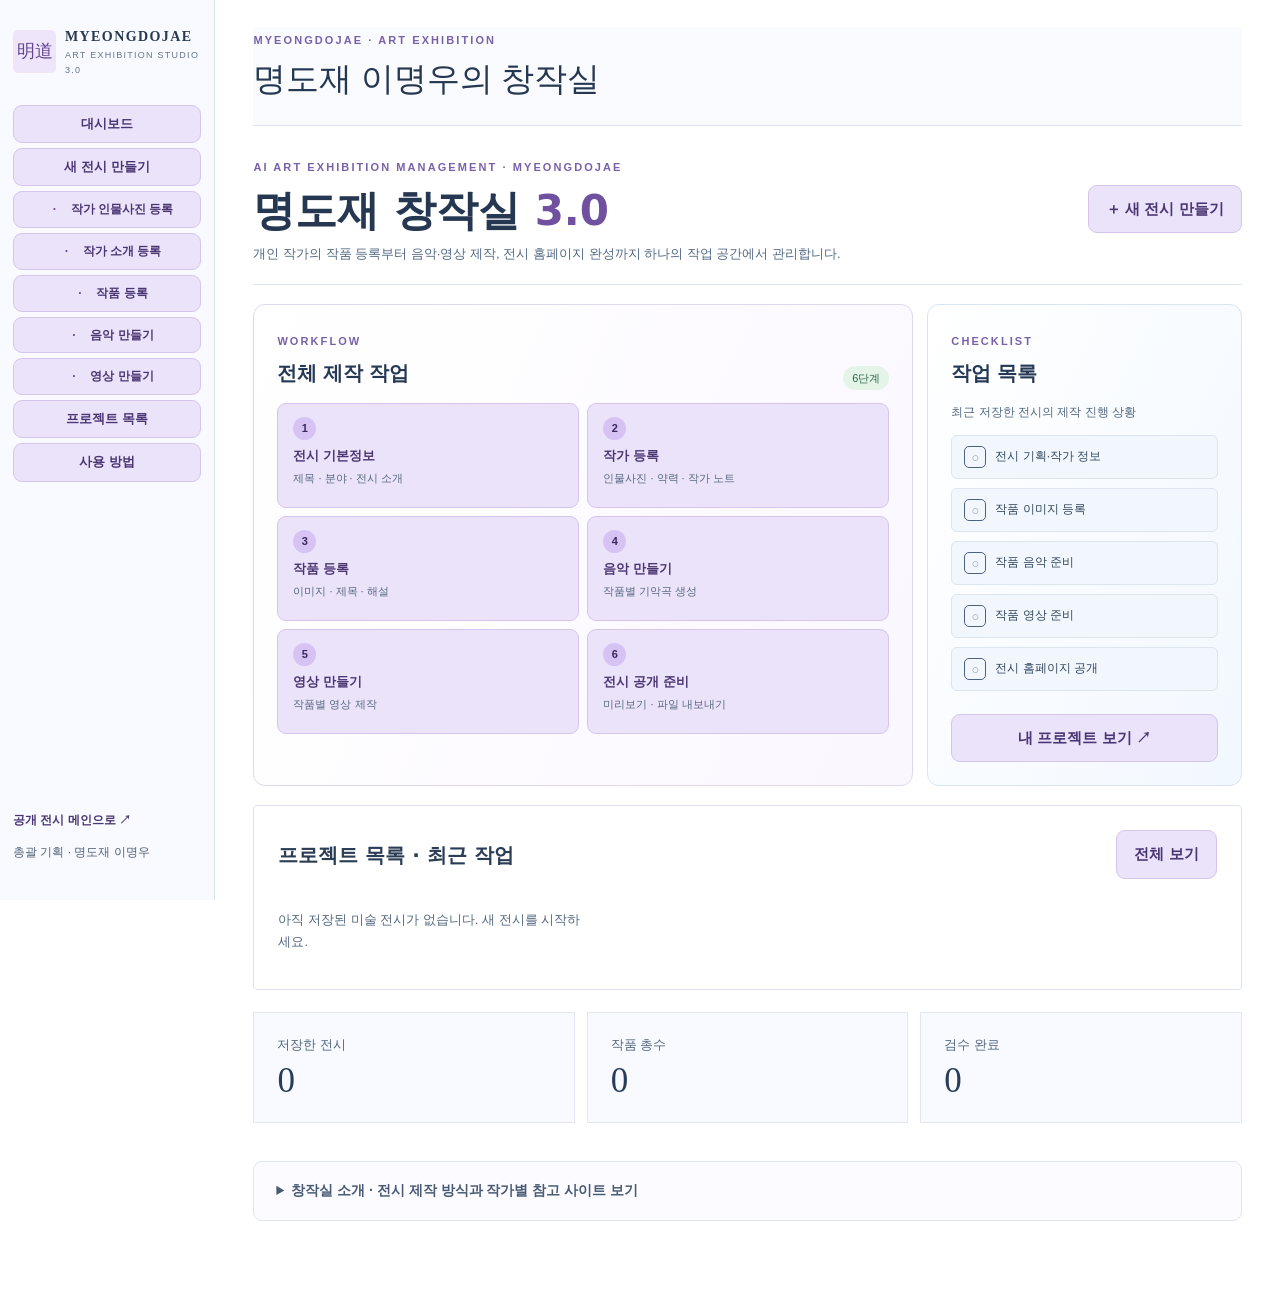
==== admin/index.html @ 1635d93c "Add artist website builder, six-stage collaboration and project materials" ====
<!doctype html>
<html lang="ko">
<head>
<meta charset="utf-8">
<meta name="viewport" content="width=device-width,initial-scale=1">
<meta name="theme-color" content="#ffffff">
<meta name="description" content="MYEONGDOJAE 미술작품 전시 홈페이지 제작기. 작가 약력, 작품 이미지, 작품별 설명과 음악·영상을 등록해 개인 전시관을 제작합니다.">
<meta property="og:title" content="명도재 이명우의 창작실 | 미술작품 전시 홈페이지 제작방">
<title>명도재 이명우의 창작실 | 미술작품 전시 홈페이지 제작방</title>
<link rel="stylesheet" href="./style.css?v=20261026-builder1">
<script src="./app.js?v=20261026-builder1" defer></script>
<link rel="stylesheet" href="../design-system.css?v=20261026-projects1">
<script src="./collaboration.js?v=20261026-collab1" defer></script>
<script src="./starter.js?v=20261026-builder1" defer></script>
<link rel="stylesheet" href="./collaboration.css?v=20261026-collab1">
</head>
<body>
<div class="studio-layout">
<aside class="sidebar" aria-label="작업 메뉴">
  <a class="identity" href="../"><span class="seal">明道</span><span><b>MYEONGDOJAE</b><small>ART EXHIBITION STUDIO 3.0</small></span></a>
  <nav class="side-menu" aria-label="제작 메뉴">
    <button type="button" data-view="dashboard">대시보드</button>
    <button type="button" data-view="create">새 전시 만들기</button>
    <button type="button" data-view="create" data-jump="artist-portrait">작가 인물사진 등록</button>
    <button type="button" data-view="create" data-jump="artist-optional">작가 소개 등록</button>
    <button type="button" data-view="create" data-jump="artwork-list">작품 등록</button>
    <button type="button" data-view="create" data-jump="music-controls">음악 만들기</button>
    <button type="button" data-view="create" data-jump="video-controls">영상 만들기</button>
    <button type="button" data-view="projects">프로젝트 목록</button>
    <button type="button" data-view="guide">사용 방법</button>
  </nav>
  <div class="sidebar-bottom"><a href="../">공개 전시 메인으로 ↗</a><p>총괄 기획 · 명도재 이명우</p></div>
</aside>
<main class="main">
  <header class="topbar"><div><span class="eyebrow">MYEONGDOJAE · ART EXHIBITION</span><h1 id="page-heading">명도재 이명우의 창작실</h1></div></header>

  <section class="view" id="view-dashboard">
    <section class="sonu-heading" aria-label="명도재 창작실 3.0 안내">
      <div><span class="eyebrow">AI ART EXHIBITION MANAGEMENT · MYEONGDOJAE</span><h2>명도재 창작실 <strong>3.0</strong></h2><p>개인 작가의 작품 등록부터 음악·영상 제작, 전시 홈페이지 완성까지 하나의 작업 공간에서 관리합니다.</p></div>
      <button type="button" class="primary sonu-new" data-view="create">＋ 새 전시 만들기</button>
    </section>
    <div class="sonu-overview">
      <section class="sonu-workflow" aria-label="전체 제작 작업">
        <div class="sonu-panel-head"><span class="eyebrow">WORKFLOW</span><h3>전체 제작 작업</h3><span class="sonu-tip">6단계</span></div>
        <div class="sonu-steps">
          <button type="button" data-view="create" data-jump="title"><span class="sonu-step-no">1</span><b>전시 기본정보</b><small>제목 · 분야 · 전시 소개</small></button>
          <button type="button" data-view="create" data-jump="artist-portrait"><span class="sonu-step-no">2</span><b>작가 등록</b><small>인물사진 · 약력 · 작가 노트</small></button>
          <button type="button" data-view="create" data-jump="artwork-list"><span class="sonu-step-no">3</span><b>작품 등록</b><small>이미지 · 제목 · 해설</small></button>
          <button type="button" data-view="create" data-jump="music-controls"><span class="sonu-step-no">4</span><b>음악 만들기</b><small>작품별 기악곡 생성</small></button>
          <button type="button" data-view="create" data-jump="video-controls"><span class="sonu-step-no">5</span><b>영상 만들기</b><small>작품별 영상 제작</small></button>
          <button type="button" data-view="create" data-jump="finish-section"><span class="sonu-step-no">6</span><b>전시 공개 준비</b><small>미리보기 · 파일 내보내기</small></button>
        </div>
      </section>
      <aside class="sonu-checklist"><span class="eyebrow">CHECKLIST</span><h3>작업 목록</h3><p>최근 저장한 전시의 제작 진행 상황</p><div class="sonu-check-row" data-stage="basic"><span class="sonu-mark" aria-hidden="true">○</span>전시 기획·작가 정보</div><div class="sonu-check-row" data-stage="art"><span class="sonu-mark" aria-hidden="true">○</span>작품 이미지 등록</div><div class="sonu-check-row" data-stage="music"><span class="sonu-mark" aria-hidden="true">○</span>작품 음악 준비</div><div class="sonu-check-row" data-stage="video"><span class="sonu-mark" aria-hidden="true">○</span>작품 영상 준비</div><div class="sonu-check-row" data-stage="published"><span class="sonu-mark" aria-hidden="true">○</span>전시 홈페이지 공개</div><button class="subtle" type="button" data-view="projects">내 프로젝트 보기 ↗</button></aside>
    </div>
    <div class="panel dashboard-panel"><div class="panel-heading"><h2>프로젝트 목록 · 최근 작업</h2><button type="button" class="subtle" data-open-projects>전체 보기</button></div><div id="recent-projects" class="project-list"></div></div>
    <div class="stats"><div><span>저장한 전시</span><b id="stat-all">0</b></div><div><span>작품 총수</span><b id="stat-works">0</b></div><div><span>검수 완료</span><b id="stat-approved">0</b></div></div>
    <details class="studio-about"><summary>창작실 소개 · 전시 제작 방식과 작가별 참고 사이트 보기</summary>
    <div class="dashboard-hero creative-room-hero">
      <span class="eyebrow">MYEONGDOJAE · LEE MYEONGWOO ART STUDIO</span>
      <h2>명도재 이명우의<br>창작실</h2>
      <p class="hero-lead">붓 끝에서 태어난 작품에 디지털 전시의 새로운 공간을 선물합니다.</p>
      <p>작가의 작품을 단순히 나열하는 것을 넘어, 작품의 탄생 배경과 조형 언어·미술평론·음악·영상을 연결해 누구나 감상할 수 있는 개인 온라인 미술관을 제작하는 공간입니다.</p>
      <div class="hero-actions"><button id="start-create" class="primary" type="button">내 미술전시 홈페이지 제작하기</button><a href="../" class="outline-link">명도재 작가 홈페이지 보기 ↗</a></div>
      <div class="room-signature">기획·제작 총괄: 명도재 이명우</div>
    </div>
    <section class="story-section" aria-label="창작실의 의미와 필요성">
      <div class="section-heading"><span class="eyebrow">WHY DIGITAL EXHIBITION?</span><h2>작품을 기록하고, 해석하고, 함께 나누는 공간</h2><p>전시장 안에서만 머물던 예술을 언제 어디서나 만날 수 있는 디지털 전시로 확장합니다.</p></div>
      <div class="why-grid">
        <article><span class="why-icon" aria-hidden="true">01</span><h3>작품의 가치와 기록</h3><p>작품명, 제작연도, 재료, 규격과 작가의 작업 세계를 체계적으로 남겨 예술적 맥락을 보존합니다.</p></article>
        <article><span class="why-icon" aria-hidden="true">02</span><h3>감상의 깊이 확장</h3><p>작품별 해설과 미술평론을 통해 색채·구도·상징을 이해하고, 음악과 영상으로 감상의 폭을 넓힙니다.</p></article>
        <article><span class="why-icon" aria-hidden="true">03</span><h3>시간과 장소를 넘어</h3><p>전시가 종료된 후에도 온라인에서 작품을 소개할 수 있는 독립 홈페이지 파일을 제작합니다.</p></article>
      </div>
    </section>
    <section class="story-section" aria-label="작가의 작품 소개">
      <div class="section-heading"><span class="eyebrow">MEET THE ARTISTS</span><h2>작가와 작품을 만나는 방법</h2><p>다음은 작품 감상 방식의 참고가 되는 기존 작가 전시관입니다. 이름을 선택하면 해당 원본 전시 페이지가 열립니다.</p></div>
      <div class="artist-showcase">
        <a href="https://sonu-kwon-dohoon.sino1000.chatgpt.site/" rel="noopener noreferrer" target="_blank" class="artist-example"><div class="artist-motif motif-water" aria-hidden="true"></div><span class="genre">WATERCOLOR</span><h3>권도훈</h3><p>수채화의 색감과 화면을 감상하고 작품에 어울리는 음악을 연결하는 방식</p><span class="visit">기존 작품 전시 보기 ↗</span></a>
        <a href="https://sonu-cha-jeongbo.sino1000.chatgpt.site/" rel="noopener noreferrer" target="_blank" class="artist-example"><div class="artist-motif motif-wood" aria-hidden="true"></div><span class="genre">WOOD SCULPTURE</span><h3>차정보</h3><p>조각의 형태와 재료, 작품 정보를 함께 소개하는 입체 작품 전시 방식</p><span class="visit">기존 작품 전시 보기 ↗</span></a>
        <a href="https://sonu-roman-review.sino1000.chatgpt.site/" rel="noopener noreferrer" target="_blank" class="artist-example"><div class="artist-motif motif-print" aria-hidden="true"></div><span class="genre">VISUAL ART</span><h3>로만 로마니신</h3><p>작가 소개와 작품 감상, 음악적 해석이 연결되는 온라인 감상 방식</p><span class="visit">기존 작품 전시 보기 ↗</span></a>
      </div>
      <p class="example-note">※ 위 카드 배경은 원작이 아닌 추상 장식이며, 작품 이미지의 복제나 실제 전시 이관을 의미하지 않습니다.</p>
    </section>
    <div class="section-heading"><div><span class="eyebrow">HOW IT WORKS</span><h2>미술 전시 제작 흐름</h2></div></div>
    <div class="flow-grid">
      <div><span>01 · 작가</span><b>작가 정보 등록</b><p>약력, 프로필, 작가 노트</p></div>
      <div><span>02 · 전시</span><b>전시 소개 작성</b><p>전시명, 기획 의도, 총평</p></div>
      <div><span>03 · 작품</span><b>작품별 이미지 입력</b><p>제목, 크기, 연도, 재료, 해설</p></div>
      <div><span>04 · 감상</span><b>음악·영상 연결</b><p>작품별 음악·영상 링크</p></div>
      <div><span>05 · 완성</span><b>미리보기·내보내기</b><p>전시 페이지 HTML 생성</p></div>
    </div>
    </details>
  </section>

  <section class="view" id="view-create">
    <div class="quick-hero">
      <span class="eyebrow">MYEONGDOJAE · ONE-CLICK EXHIBITION</span>
      <h2>작가 홈페이지 제작</h2>
      <p>① 전시 제목·작가 입력 → ② 작가 인물사진·작품 등록 → ③ <b>작품 실행</b>으로 음악이 포함된 영상 제작·자동 등록 → ④ 전시 홈페이지 완성</p>
    </div>
    <div class="quick-steps"><span>1. 전시명·작가</span><span>2. 작가 사진·작품 등록</span><span>3. 20초 촬영기법 영상 만들기</span><span>4. 전시관 완성</span></div>
    <details class="quick-help"><summary>도움말 · 작품 전시 홈페이지 만들기</summary><p>사진만 올려도 시작할 수 있습니다. 작품 정보와 작가 약력, 미술평론, Python 고화질 MP4 제작은 선택 기능입니다. 제작한 동영상은 이 브라우저에 저장되며, 전시 홈페이지를 다운로드하면 생성된 영상을 문서에 포함할 수 있습니다. 온라인 공개는 내려받은 파일을 별도 호스팅에 올려야 합니다.</p></details>
    <form id="exhibition-form" novalidate>
      <input id="project-id" type="hidden">
      <div class="form-section"><div class="form-section-header"><span>01 · EXHIBITION</span><h2>전시 기본정보</h2><p>전시 제목과 작가 이름, 작가 인물사진 등 개인 홈페이지에 표시할 정보를 입력합니다.</p></div>
        <label>전시 제목 <em>*필수</em><input id="title" maxlength="120" required placeholder="예: 자연을 바라보며, 나를 돌아보다"></label>
        <div class="artist-portrait-section" id="artist-portrait" aria-labelledby="artist-portrait-heading">
          <div class="artist-portrait-heading"><h3 id="artist-portrait-heading">작가 인물사진 등록</h3><p>인물사진을 등록한 다음 바로 아래에 작가 이름을 입력하세요. 완성된 개인 작가 홈페이지의 「작가 소개」에 사진이 표시됩니다.</p></div>
          <div class="artist-photo-layout">
            <div class="artist-photo-upload">
              <label for="portrait-upload">작가 인물사진 선택 <span class="hint">JPG · PNG · WebP (25MB 이하)</span></label>
              <input id="portrait-upload" type="file" accept="image/jpeg,image/png,image/webp" aria-describedby="portrait-help">
              <p id="portrait-help" class="helper">사진을 선택하면 미리보기가 나타납니다. 재선택하면 교체되며 「프로젝트 저장」으로 보관할 수 있습니다.</p>
              <p class="helper">개인 홈페이지에 공개해도 되는 작가 인물사진을 등록해 주세요.</p>
            </div>
            <div class="image-preview portrait-preview" id="portrait-preview" role="status" aria-live="polite">아직 작가 인물사진이 없습니다 · 사진을 선택해 주세요.</div>
          </div>
          <label class="artist-name-after-photo">작가 이름 <em>*필수</em><input id="artist" maxlength="100" required placeholder="예: 홍길동" autocomplete="name"></label>
        </div>
        <div class="field-grid">
          <label>작품 분야<select id="genre"><option>한국화</option><option>서양화</option><option>수채화</option><option>판화</option><option>조각</option><option>사진예술</option><option>공예</option><option>복합매체</option><option>기타 미술</option></select></label>
          <label>진행 상태<select id="status"><option value="기획">기획</option><option value="제작 중">제작 중</option><option value="검수">검수</option><option value="검수 완료">검수 완료</option></select></label>
        </div>
        <label>전시 부제·한 줄 소개<input id="subtitle" maxlength="180" placeholder="색과 여백, 그리고 음악의 만남"></label>
        <label>전시 소개<textarea id="summary" rows="4" maxlength="3500" placeholder="이번 전시의 주제, 배경과 특징을 소개하세요."></textarea></label>
        <label>전시 표지 이미지 <span class="hint">선택 · JPG/PNG/WebP</span><input id="cover-upload" type="file" accept="image/jpeg,image/png,image/webp"><div class="image-preview" id="cover-preview">표지 이미지 미등록 · 기본 배경 적용</div></label>
      </div>

      <details class="form-section optional-details" id="artist-optional"><summary>선택 사항 · 작가 소개·약력·작가 노트 입력</summary><div class="form-section-header"><span>ARTIST PROFILE</span><h2>작가 소개와 이력</h2><p>작가 약력, 전시 이력, 작가 노트를 입력합니다. 인물사진은 위의 「작가 인물사진 등록」에서 등록할 수 있습니다.</p></div>
        <label>작가 소개 · 약력<textarea id="biography" rows="5" maxlength="5500" placeholder="작가 소개, 학력, 전시 경력, 수상 및 주요 활동"></textarea></label>
        <label>작가 노트<textarea id="artist-note" rows="4" maxlength="5500" placeholder="작품을 통해 전하고 싶은 철학과 생각"></textarea></label>
        <label>전시 문의 · 연락처<textarea id="contact" rows="2" maxlength="1300" placeholder="공개를 허락받은 전시 문의 정보만 입력하세요."></textarea></label>
        <label>작가·전시 공식 사이트 (선택)<input id="official-url" type="url" placeholder="https://example.com"></label>
      
      </details>

      <div class="form-section"><div class="form-section-header split"><div><span>03 · ARTWORKS & MEDIA</span><h2>미술작품 등록 · 음악·영상 제작</h2><p>작품 이미지를 등록하면 음악·영상 버튼이 활성화됩니다. 음악은 피아노·바이올린·클래식 앙상블 중에서 무작위 생성되며 작품마다 곡이 달라집니다. 생성된 음악을 사용하여 작품 영상을 제작할 수 있습니다.</p></div><button id="add-artwork" type="button" class="primary">+ 작품 추가</button></div>
        <div class="batch-upload"><label for="batch-artwork-upload">▧ 작품 사진 여러 장 한 번에 올리기</label><p>JPG·PNG·WebP, 최대 20점. 제목은 파일명으로 자동 입력됩니다.</p><input id="batch-artwork-upload" type="file" accept="image/jpeg,image/png,image/webp" multiple></div>
        <div id="artwork-list" class="artwork-list"></div>
        <div id="artwork-count" class="helper">등록한 작품 0점 · 최대 20점</div>
        <details class="optional-details advanced-production" id="python-optional"><summary>고급 · Python 영상 제작, 외부 영상 URL 등록</summary>
        <section class="video-production" aria-label="파이썬 영상 제작 · 등록">
          <div class="video-production-heading"><span class="eyebrow">PYTHON · ARTWORK VIDEO PRODUCTION</span><h3>작품별 영상 제작 · 등록 관리</h3><p>작품을 등록하고 JSON을 내려받아 Python으로 MP4를 제작한 뒤, 결과 파일을 이곳에 다시 등록하세요.</p></div>
          <div class="video-stats" id="video-stats" aria-live="polite">작품 등록 0점 · 영상 제작 0점 · 공개 영상 링크 0점</div>
          <div class="video-process">
            <span>① 작품 이미지·자료 입력</span><span>② 프로젝트 JSON 저장</span><span>③ Python으로 MP4 제작</span><span>④ 결과 JSON 등록</span><span>⑤ MP4 업로드·공개 링크 연결</span>
          </div>
          <div class="video-tools">
            <button type="button" class="subtle" id="video-project-export">영상 제작용 JSON 내려받기</button>
            <a class="subtle video-document-link" href="https://github.com/mmwwoo-lab/myeongdo-8014/blob/main/tools/python-support/exhibition_video.py" target="_blank" rel="noopener noreferrer">Python 영상제작 프로그램 ↗</a>
            <a class="subtle video-document-link" href="https://github.com/mmwwoo-lab/myeongdo-8014/blob/main/tools/python-support/VIDEO_GUIDE.md" target="_blank" rel="noopener noreferrer">영상 제작 방법 보기 ↗</a>
          </div>
          <label class="video-manifest-label">Python 영상 결과 등록 (video-manifest.json)
            <input id="video-manifest-import" type="file" accept=".json,application/json">
          </label>
          <p class="helper">MP4 파일 자체는 GitHub Pages에서 자동으로 업로드되지 않습니다. 영상 폴더를 웹에 업로드하고 아래 URL을 연결해 주세요.</p>
          <label>전체 전시 영상 공개 URL (HTTPS)
            <input id="exhibition-video-url" type="url" placeholder="https://.../exhibition-film.mp4">
          </label>
          <div id="video-import-result" role="status" aria-live="polite" class="helper"></div>
        </section>
        </details>
      </div>

      <details class="form-section optional-details" id="review-optional"><summary>선택 사항 · 전문 미술평론 입력</summary><div class="form-section-header"><span>04 · CURATORIAL REVIEW</span><h2>미술평론 · 전시 안내</h2><p>전시의 예술적 의미를 전문적인 관점에서 설명합니다.</p></div>
        <label>전시 전체 미술평론<textarea id="review" rows="7" maxlength="13000" placeholder="작품 세계, 색채, 구도, 재료, 조형성, 표현 의도와 감상 포인트를 기술하세요."></textarea></label>
        
        
            </details>
      <div class="quick-finish" id="finish-section"><div><strong>내 작품 전시관 완성</strong><p>완성된 영상은 저장되며, 전시관 HTML에 음악이 포함된 동영상을 함께 넣을 수 있습니다.</p></div><div class="quick-finish-actions"><button type="button" class="primary" id="quick-preview">전시관 바로 보기</button><button type="button" class="primary" id="quick-finish">전시 홈페이지 완성 · 다운로드</button></div></div>
      <div class="quick-rights"><label class="check"><input type="checkbox" id="rights-confirm"> <span>작품 이미지와 음악·영상의 전시 이용 권한을 직접 확인했습니다.</span></label></div>
      <div class="actionbar"><button type="submit" class="primary" id="save-project">전시 프로젝트 저장</button><button type="button" class="subtle" id="preview-project">전시 홈페이지 미리보기</button><button type="button" class="subtle" id="download-html">전시 홈페이지 HTML 내려받기</button><button type="button" class="subtle" id="export-project">프로젝트 백업(JSON)</button><button type="button" class="ghost" id="new-project">새 전시 입력</button></div>

      <section class="publish-panel" aria-label="GitHub Pages 전시 홈페이지 공개">
        <div class="publish-heading"><span class="eyebrow">PUBLIC EXHIBITION · GITHUB PAGES</span><h3>완성 전시 홈페이지 공개 · 주소 복사</h3><p>명도재 GitHub Pages에 완성된 작품과 음악 포함 영상을 등록해 공개 전시 주소를 만들 수 있습니다.</p></div>
        <p class="publish-help">이 기능은 이 사이트의 소유자가 사용하는 GitHub 계정에서, 저장소 <b>mmwwoo-lab/myeongdo-8014</b>에 콘텐츠 쓰기 권한이 있는 <b>Fine-grained Personal Access Token</b>을 발급받아야 작동합니다. 전시 내용은 누구나 볼 수 있도록 공개됩니다. 토큰은 이 브라우저의 입력란에서 업로드 요청에만 사용하며 저장하지 않습니다.</p>
        <div class="publish-token-row">
          <label for="publish-token">GitHub 1회 공개용 토큰 (저장하지 않음)
            <input id="publish-token" type="password" autocomplete="off" spellcheck="false" placeholder="github_pat_...">
          </label>
          <a href="https://github.com/settings/personal-access-tokens" target="_blank" rel="noopener noreferrer" class="publish-help-link">GitHub 토큰 관리 열기 ↗</a>
        </div>
        <div class="publish-buttons">
          <button id="publish-project" type="button" class="primary">🌐 전시 홈페이지 공개 등록</button>
          <button id="copy-public-url" type="button" class="subtle" disabled>공개 주소 복사</button>
          <a id="open-public-url" target="_blank" rel="noopener noreferrer" class="outline-link" hidden>공개 전시 열어보기 ↗</a>
        </div>
        <p id="publish-status" role="status" aria-live="polite" class="publish-status">공개 등록 전입니다. 먼저 작품을 등록하고 홈페이지를 완성해 주세요.</p>
        <p class="helper">GitHub 업로드 성공 후 공개 주소를 복사할 수 있습니다. 실제 공개 반영은 GitHub Pages 배포 성공 여부에 따라 달라지므로 주소를 직접 열어 확인해 주세요. 토큰이 없다면 「전시 홈페이지 완성 · 다운로드」로 파일을 먼저 보관할 수 있습니다.</p>
      </section>
      <div id="notice" class="notice" role="status" aria-live="polite"></div>
    </form>
    <div class="panel preview-panel" id="preview-panel" hidden><div class="panel-heading"><h2>개인 전시관 미리보기</h2><button type="button" class="subtle" id="hide-preview">닫기</button></div><iframe id="site-preview" title="미술작품 전시 홈페이지 미리보기" sandbox="allow-same-origin" loading="lazy"></iframe></div>
  </section>

  <section class="view" id="view-projects">
    <div class="section-heading split"><div><span class="eyebrow">SAVED EXHIBITIONS</span><h2>내 미술 전시 프로젝트</h2><p>미술 전시만 표시됩니다. 기존 문학·뉴스 데이터는 읽거나 삭제하지 않습니다.</p></div><button id="projects-new" class="primary" type="button">+ 새 전시</button></div>
    <div class="panel"><div class="tool-row"><label>상태 <select id="status-filter"><option value="전체">전체</option><option>기획</option><option>제작 중</option><option>검수</option><option>검수 완료</option></select></label><label>백업 파일 가져오기 (JSON) <input type="file" id="import-json" accept=".json,application/json"></label></div><div id="project-list" class="project-list"></div></div>
  </section>

  <section class="view" id="view-guide"><div class="section-heading"><div><span class="eyebrow">SIMPLE ART EXHIBITION</span><h2>쉽게 만드는 나만의 미술 전시관</h2></div></div>
<div class="panel guide">
<p><b>① 전시 제목과 작가 이름</b>을 입력합니다.</p>
<p><b>② 작품 사진을 등록</b>합니다. 여러 장을 한 번에 올려도 되고, 작품 카드를 하나씩 추가해도 됩니다. 작품명은 사진 파일명을 바탕으로 자동 입력되며 설명과 평론은 선택 사항입니다.</p>
<p><b>③ 음악 만들기 · 랜덤 재생성:</b> 작품 이미지를 등록한 뒤 음악 버튼을 누르면 <b>피아노 독주 · 바이올린 독주 · 클래식 앙상블</b> 중 한 가지를 무작위로 선택합니다. 작품 제목과 이미지 정보에 따라 곡의 조성·선율·반주가 달라지고, 버튼을 다시 누르면 다른 악기로 새 음악이 만들어집니다. 결과는 약 20초의 브라우저 합성 기악곡(WAV)으로, 실제 악기 녹음이나 Suno AI 작곡은 아닙니다.</p><p><b>④ 영상 만들기:</b> 「▶ 작품 실행 · 음악+영상 제작·등록」을 누르면 해당 작품에 마지막으로 생성한 음악을 사용하고, 음악이 없을 경우 랜덤으로 작곡합니다. 작품을 천천히 좌우로 움직이는 팬(Pan), 상하 틸트(Tilt), 줌 인·아웃(Zoom), 흐린 배경과 페이드 효과로 약 20초의 작품 감상 영상을 만듭니다.</p>
<p><b>⑤ 완성된 20초 영상은 이 브라우저의 IndexedDB에 저장</b>되고 프로젝트에 등록 상태가 표시됩니다. 다시 프로젝트를 열어 감상할 수 있지만 브라우저 저장소 정리나 기기 변경 시 사라질 수 있으니 동영상 파일도 내려받아 보관해 주세요.</p>
<p><b>음악 스타일 프롬프트:</b> 각 작품 카드에서 음악을 생성하면 선택된 악기에 맞는 Suno 프롬프트가 표시됩니다. 「Suno 스타일 프롬프트 복사」 버튼으로 복사해 사용하세요.</p>
<p><b>⑥ 「전시관 바로 보기」</b>로 작품 영상을 확인하고, 이용 권한에 체크한 뒤 <b>「전시 홈페이지 완성 · 다운로드」</b>를 누릅니다. 내려받는 독립 HTML 파일에는 등록된 영상이 파일 데이터로 포함되어, 방문자가 재생 버튼을 누르면 음악과 영상이 함께 재생됩니다. 영상 전체 크기가 36MB를 넘으면 별도 업로드와 URL 연결이 필요합니다.</p>
<p><b>공개 안내:</b> HTML 파일 다운로드는 온라인 게시가 아닙니다. 본인이 관리하는 웹 호스팅에 올려야 공개 주소가 생깁니다. 음악과 영상은 브라우저의 자동재생 정책 때문에 대개 사용자가 재생 버튼을 눌러야 시작됩니다.</p>
<p><b>고급 기능:</b> 작가 약력, 미술평론, 작품별 추가 데이터는 선택 입력란에서 작성하세요. 고화질 MP4 제작이나 외부 영상 불러오기는 Python 메뉴에서 사용할 수 있습니다. 기존 프로젝트는 브라우저에서 계속 편집할 수 있습니다.</p>
</div></section>
</main></div>
</body></html>
---- admin/style.css ----
:root{--paper:#f4f1e9;--card:#fffefa;--forest:#2d4336;--forest-dark:#26392e;--line:#e4dccd;--ink:#2a392f;--muted:#687469;--accent:#9f7d55;--cream:#ece4d4;--danger:#9b4137}
*{box-sizing:border-box}html{scroll-behavior:smooth}body{margin:0;color:var(--ink);background:var(--paper);font:15px/1.65 -apple-system,BlinkMacSystemFont,"Segoe UI","Malgun Gothic",sans-serif}button,input,select,textarea{font:inherit}button{cursor:pointer}a{color:inherit}button:focus-visible,a:focus-visible,input:focus-visible,select:focus-visible,textarea:focus-visible{outline:3px solid #bda47b;outline-offset:2px}
.studio-layout{display:grid;grid-template-columns:255px minmax(0,1fr);min-height:100vh}.sidebar{position:sticky;top:0;height:100vh;background:var(--forest-dark);color:#f4eee1;padding:29px 18px;display:flex;flex-direction:column;gap:35px}.identity{display:flex;align-items:center;gap:11px;text-decoration:none}.identity b{display:block;font-family:Georgia,serif;font-size:17px;letter-spacing:.1em}.identity small{display:block;color:#d5ccbb;font-size:10px;letter-spacing:.14em}.seal{display:grid;place-items:center;min-width:52px;height:52px;background:#a34b3b;font:24px Georgia,serif}.side-menu{display:grid;gap:11px}.side-menu button{padding:14px;border:1px solid #ffffff26;text-align:left;color:#f7f2e9;border-radius:4px;background:#ffffff0c;font-weight:650}.side-menu button.active,.side-menu button:hover{background:#dfd3bd;color:#273c30}.sidebar-bottom{margin-top:auto;color:#d5ccbb;font-size:12px}.sidebar-bottom a{text-decoration:none;color:#f1dbb6;font-weight:700}
.main{padding:25px clamp(17px,3vw,54px) 55px;width:100%;min-width:0}.topbar{display:flex;justify-content:space-between;align-items:center;gap:15px;flex-wrap:wrap;margin:0 0 28px;padding-bottom:18px;border-bottom:1px solid #d8cfbf}.topbar h1{font:normal clamp(25px,3vw,33px) Georgia,'Noto Serif KR',serif;margin:5px 0}.eyebrow{font-size:11px;color:var(--accent);letter-spacing:.19em;font-weight:800}.text-link{font-size:13px;color:#785839;text-decoration:none;border-bottom:1px solid #b39b7e}.view{display:none}.view.visible{display:block}
.dashboard-hero,.creator-banner{position:relative;overflow:hidden;background:linear-gradient(120deg,#d9e3d9 0%,#f7f0df 67%,#e1d2b5 100%);border:1px solid #ddd4c2;border-radius:3px;padding:clamp(28px,4vw,62px);margin-bottom:22px}.dashboard-hero:after{position:absolute;right:6%;top:-40px;content:"";height:280px;width:240px;transform:rotate(21deg);border-radius:50% 20% 45% 45%;background:linear-gradient(135deg,#829f8663,#c6a9834d);pointer-events:none}.dashboard-hero>*{position:relative;z-index:1}.dashboard-hero h2{font:normal clamp(35px,4.5vw,63px)/1.2 Georgia,'Noto Serif KR',serif;margin:15px 0}.dashboard-hero p{max-width:585px;color:#536456;font-size:15px;margin:0 0 23px}.creator-banner{padding:25px 30px}.creator-banner h2{font:normal clamp(25px,3.2vw,38px) Georgia,'Noto Serif KR',serif;margin:7px 0}.creator-banner p{margin:3px 0;color:#5c6c60}.primary,.subtle,.ghost,.danger{display:inline-block;border:1px solid transparent;padding:11px 17px;border-radius:4px;font-weight:700}.primary{background:var(--forest);color:#fff}.primary:hover{background:#425b48}.subtle{background:#e8e1d4;color:#344638}.subtle:hover{background:#dcd1bd}.ghost{background:transparent;border-color:#ccbda9;color:#566255}.danger{background:#fbebea;border-color:#efd4d1;color:var(--danger)}.primary:disabled,.subtle:disabled{opacity:.45;cursor:not-allowed}
.stats{display:grid;grid-template-columns:repeat(3,1fr);gap:12px;margin:22px 0 38px}.stats>div{background:var(--card);border:1px solid var(--line);padding:21px 23px}.stats span{display:block;color:var(--muted);font-size:13px}.stats b{display:block;font:normal 35px Georgia,serif;margin-top:6px}.section-heading{margin:26px 0 15px}.section-heading h2{font:normal 30px Georgia,'Noto Serif KR',serif;margin:6px 0}.section-heading p{color:var(--muted);margin:3px 0}.split{display:flex;justify-content:space-between;align-items:center;gap:15px;flex-wrap:wrap}.flow-grid{display:grid;grid-template-columns:repeat(5,minmax(0,1fr));gap:10px;margin-bottom:37px}.flow-grid>div{background:#fffefa;border-left:2px solid #a98a61;padding:20px 13px}.flow-grid span{color:var(--accent);font-size:11px}.flow-grid b{display:block;margin:9px 0;font-size:14px}.flow-grid p{margin:0;color:var(--muted);font-size:12px}.panel{border:1px solid var(--line);background:#fffdf8;padding:24px;border-radius:4px}.panel-heading{display:flex;align-items:center;justify-content:space-between;gap:15px;margin-bottom:17px}.panel-heading h2{margin:0;font:normal 25px Georgia,serif}
.process{display:grid;grid-template-columns:repeat(5,minmax(0,1fr));gap:8px;margin-bottom:16px}.process span{text-align:center;border:1px solid var(--line);background:#fffefa;padding:12px 6px;font-weight:650;font-size:12px;color:#75684d}
.form-section{margin-bottom:19px;padding:26px clamp(15px,3vw,35px);border:1px solid var(--line);background:var(--card);border-radius:4px}.form-section-header{margin-bottom:20px;padding-bottom:14px;border-bottom:1px solid var(--line)}.form-section-header>span,.form-section-header>div>span{color:var(--accent);font-family:Georgia,serif;letter-spacing:.16em;font-weight:700;font-size:12px}.form-section-header h2{font:normal clamp(23px,3vw,30px) Georgia,'Noto Serif KR',serif;margin:7px 0}.form-section-header p{margin:0;color:var(--muted);font-size:13px}.form-section label,.work-editor label{display:block;font-weight:650;margin-bottom:15px;font-size:13px}.form-section input:not([type=checkbox]):not([type=file]),.form-section textarea,.form-section select,.work-editor input:not([type=file]),.work-editor textarea{display:block;width:100%;margin-top:7px;padding:10px 12px;border:1px solid #d8d0c3;background:#fff;border-radius:3px;color:var(--ink)}.form-section textarea,.work-editor textarea{resize:vertical;min-height:75px}.form-section input[type=file],.work-editor input[type=file]{display:block;width:100%;font-size:12px;font-weight:400;margin-top:8px}.form-section label em{color:#99583b;font-style:normal;font-size:11px}.field-grid{display:grid;grid-template-columns:repeat(2,minmax(0,1fr));gap:0 17px}.hint,.helper{color:#687469;font-weight:400;font-size:12px}.image-preview,.art-upload-preview{display:grid;place-items:center;text-align:center;background:#f3f0ea;min-height:130px;border:1px dashed #d2c7b7;color:#728074;margin-top:10px;position:relative;overflow:hidden;padding:9px}.image-preview img,.art-upload-preview img{max-width:100%;max-height:280px;object-fit:contain}.portrait-preview img{max-height:200px}.image-preview button{margin-left:8px}.check{display:flex!important;align-items:flex-start;gap:9px}.check input{width:18px;height:18px;flex:none;margin:2px 0}
.artwork-list{display:grid;gap:17px}.work-editor{border:1px solid #ddd3c3;background:#fffefa;padding:20px;border-radius:4px}.work-header{display:flex;justify-content:space-between;align-items:center;gap:10px;flex-wrap:wrap;padding-bottom:12px;margin-bottom:15px;border-bottom:1px solid #eee4d7}.work-header h3{font:normal 23px Georgia,'Noto Serif KR',serif;margin:0}.work-header h3 small{font:10px Arial,sans-serif;color:#957c5f;letter-spacing:.12em}.work-tools{display:flex;gap:6px}.work-tools button{border:1px solid #d8cab8;background:#f3ebde;padding:7px 12px;color:#344739;border-radius:3px}.work-tools button:disabled{opacity:.4}.work-tools .danger{background:#fbeae8;color:var(--danger)}.work-fields{display:grid;grid-template-columns:minmax(170px,28%) minmax(0,1fr);gap:22px}.art-upload-preview{min-height:185px}.work-info-col{min-width:0}.work-image-col{min-width:0}.art-upload-preview img{max-height:215px}
.actionbar{display:flex;flex-wrap:wrap;align-items:center;gap:10px;padding:20px 0}.notice{min-height:26px;padding:4px 0;color:#3a6742;font-size:13px}.notice[data-kind=error]{color:var(--danger)}.preview-panel{margin-top:24px}.preview-panel[hidden]{display:none}.preview-panel iframe{width:100%;height:780px;border:1px solid #e1dacc;background:#fff}.tool-row{display:flex;gap:16px;flex-wrap:wrap;align-items:flex-end;margin-bottom:20px}.tool-row label{font-size:13px;font-weight:650}.tool-row input,.tool-row select{display:block;margin-top:7px;max-width:300px;padding:8px;border:1px solid #ddd3c5}.project-list{display:grid;gap:9px}.project-row{display:flex;justify-content:space-between;align-items:center;gap:14px;flex-wrap:wrap;border:1px solid #ebe2d3;background:white;padding:15px}.project-info h3{margin:0;font-size:18px}.project-info p{margin:3px 0 0;color:var(--muted);font-size:12px}.project-actions{display:flex;gap:6px}.project-actions button{padding:8px 12px}.recent-item{display:block;width:100%;text-align:left;border:1px solid #e7dfd3;background:white;padding:14px 16px;color:var(--ink)}.recent-item:hover{background:#f3eadc}.empty{color:var(--muted);font-size:13px}.guide{font-size:15px;max-width:920px}.guide p{margin:0 0 18px}
@media(max-width:1200px){.flow-grid{grid-template-columns:repeat(3,1fr)}.studio-layout{grid-template-columns:225px 1fr}}
@media(max-width:920px){.studio-layout{grid-template-columns:1fr}.sidebar{position:static;height:auto;gap:15px;padding:15px 18px}.side-menu{display:flex;flex-wrap:wrap;gap:7px}.side-menu button{padding:9px;font-size:12px}.sidebar-bottom{display:none}.main{padding:20px 17px}.work-fields{grid-template-columns:1fr}.art-upload-preview{min-height:135px}}
@media(max-width:630px){.dashboard-hero{padding:27px 21px}.dashboard-hero:after{opacity:.22}.field-grid,.stats,.process,.flow-grid{grid-template-columns:1fr 1fr}.process span{font-size:11px;padding:8px 4px}.form-section{padding:18px 14px}.form-section-header.split{align-items:flex-start}.actionbar button{width:100%}.topbar h1{font-size:25px}.preview-panel iframe{height:650px}.work-editor{padding:15px 11px}}
@media(max-width:400px){.field-grid{grid-template-columns:1fr}.flow-grid{grid-template-columns:1fr 1fr}.side-menu button{width:100%}.process{grid-template-columns:repeat(2,1fr)}}


/* MYEONGDOJAE creative room: introductory landing and exhibition workflow */
.creative-room-hero{padding:clamp(35px,5vw,65px) clamp(25px,4.2vw,65px);min-height:480px}
.creative-room-hero .hero-lead{font:normal clamp(17px,2vw,24px)/1.55 Georgia,'Noto Serif KR',serif;color:#2c4938;max-width:690px;margin:8px 0 12px}
.creative-room-hero .hero-actions{display:flex;align-items:center;gap:12px;flex-wrap:wrap;margin:26px 0 0}
.creative-room-hero .outline-link{display:inline-block;text-decoration:none;border:1px solid #788a78;padding:11px 18px;color:#2d4a39;background:#fff6}
.creative-room-hero .room-signature{color:#7b765f;font-size:12px;letter-spacing:.06em;margin-top:22px}
.story-section{margin:39px 0 42px}
.story-section .section-heading{margin:0 0 20px}
.story-section .section-heading h2{font:normal clamp(25px,3.2vw,37px)/1.4 Georgia,'Noto Serif KR',serif;margin:7px 0}
.story-section .section-heading p{max-width:800px}
.why-grid{display:grid;grid-template-columns:repeat(3,minmax(0,1fr));gap:15px}
.why-grid article{background:#fffefa;border:1px solid #e7dfd0;padding:27px;min-height:215px}
.why-icon{color:#ad8961;font:normal 28px Georgia,serif}
.why-grid h3{font:normal 22px Georgia,'Noto Serif KR',serif;margin:15px 0 10px}
.why-grid p{font-size:13px;color:#667366;margin:0}
.artist-showcase{display:grid;grid-template-columns:repeat(4,minmax(0,1fr));gap:14px}
.artist-example{display:block;background:#fffdfa;border:1px solid #e4dbcc;text-decoration:none;overflow:hidden;padding-bottom:18px;transition:transform .2s,border-color .2s}
.artist-example:hover{transform:translateY(-4px);border-color:#a58b64}
.artist-example .artist-motif{height:150px;margin-bottom:16px;position:relative;overflow:hidden;isolation:isolate}
.artist-motif:before,.artist-motif:after{content:"";position:absolute;border-radius:42% 21% 54% 26%;transform:rotate(-17deg)}
.artist-motif:before{width:38%;height:80%;left:19%;top:12%;background:#f3eee2a6}
.artist-motif:after{width:30%;height:60%;right:22%;bottom:3%;background:#3d4f4580}
.motif-water{background:linear-gradient(125deg,#a4c4ca,#e5e1cb 55%,#83a0b1)}
.motif-wood{background:linear-gradient(115deg,#ad8a68,#f0d5ae 64%,#6d5a4d)}
.motif-print{background:linear-gradient(125deg,#607f7a,#ddb98a 52%,#b77966)}
.motif-form{background:linear-gradient(130deg,#d4bbb2,#8c9ca8 65%,#ece0c8)}
.artist-example .genre,.artist-example h3,.artist-example p,.artist-example .visit{display:block;margin-left:18px;margin-right:18px}
.artist-example .genre{color:#9d7a53;letter-spacing:.12em;font-size:10px;font-weight:800}
.artist-example h3{font:normal 24px Georgia,'Noto Serif KR',serif;margin-top:7px;margin-bottom:7px}
.artist-example p{font-size:12px;color:#657264;line-height:1.75;min-height:88px}
.artist-example .visit{color:#8f6943;font-weight:750;font-size:12px}
.example-note{color:#677365;font-size:12px;margin-top:12px}
.creator-welcome{margin-bottom:15px}
.creator-welcome h2{font:normal clamp(31px,4vw,48px) Georgia,'Noto Serif KR',serif}
.creator-welcome h3{font:normal 20px Georgia,'Noto Serif KR',serif;color:#405944;margin:0 0 13px}
.creator-welcome>p{max-width:900px;line-height:1.8}
.creator-promise{display:flex;gap:12px;flex-wrap:wrap;margin:18px 0 21px}
.creator-promise span{border-left:2px solid #967a52;background:#fff8;padding:9px 14px;font-size:13px;color:#425744}
.creator-help{display:grid;grid-template-columns:repeat(3,minmax(0,1fr));gap:11px;margin-bottom:22px}
.creator-help article{background:#fffefa;border:1px solid #e4dccf;padding:18px}
.creator-help strong{display:block;color:#314b37;font-size:15px;margin-bottom:9px}
.creator-help p{color:#657266;font-size:13px;margin:0;line-height:1.8}
@media(max-width:1200px){.artist-showcase{grid-template-columns:repeat(2,minmax(0,1fr))}}
@media(max-width:800px){.why-grid,.creator-help{grid-template-columns:1fr}.why-grid article{min-height:auto}.artist-example p{min-height:0}.creative-room-hero{min-height:auto}.artist-example .artist-motif{height:145px}}
@media(max-width:520px){.artist-showcase{grid-template-columns:1fr 1fr;gap:8px}.artist-example .artist-motif{height:110px}.artist-example h3{font-size:20px}.artist-example .genre,.artist-example h3,.artist-example p,.artist-example .visit{margin-left:12px;margin-right:12px}.artist-example p{font-size:11px}.creative-room-hero .hero-actions .primary,.creative-room-hero .hero-actions .outline-link{width:100%;text-align:center}.creator-welcome{padding:24px 19px}}


/* Python video production and artwork registration state */
.video-production{margin-top:24px;padding:20px 21px;border:1px solid #d4c7b3;background:linear-gradient(135deg,#f8f5e9,#e8eee6);border-radius:5px}
.video-production-heading h3{font:normal 25px Georgia,'Noto Serif KR',serif;margin:7px 0 9px;color:#304638}
.video-production-heading p{font-size:13px;color:#607263;margin:0 0 15px}
.video-stats{font-size:14px;font-weight:750;color:#2d4e38;padding:10px 13px;background:#fffd;border-left:3px solid #8eab90}
.video-process{display:grid;grid-template-columns:repeat(5,minmax(0,1fr));gap:7px;margin:17px 0}
.video-process span{border:1px solid #d5cbbb;background:#fffdf8;padding:10px 8px;font-size:12px;color:#637061}
.video-tools{display:flex;gap:9px;flex-wrap:wrap;align-items:center;margin:12px 0}
.video-document-link{text-decoration:none;font-size:13px}
.video-manifest-label{display:block;font-weight:750;color:#334739;font-size:13px;margin-top:20px}
.video-manifest-label input{display:block;width:100%;max-width:490px;margin-top:8px;padding:8px;border:1px solid #cfc2af;background:#fff}
.work-video-status{display:inline-block;background:#edf3e9;border-left:3px solid #829b83;color:#3e6946;font-size:12px;font-weight:750;padding:7px 10px;margin:0 0 15px}
.video-production .helper{display:block;line-height:1.7}
@media(max-width:1150px){.video-process{grid-template-columns:repeat(3,minmax(0,1fr))}}
@media(max-width:600px){.video-process{grid-template-columns:1fr 1fr}.video-tools>*{width:100%;text-align:center}}


/* Interactive artwork music and film production controls */
.work-create-media{margin-top:20px;padding:16px 16px 13px;background:linear-gradient(130deg,#edf2eb,#faf6ed);border:1px solid #d6ddcf;border-radius:5px}
.media-buttons{display:flex;flex-wrap:wrap;gap:10px}
.media-buttons button{display:inline-flex;align-items:center;justify-content:center;min-width:150px;gap:8px;font-size:14px}
.media-buttons button:disabled{cursor:not-allowed;opacity:.48}
.work-create-status{color:#45614d;font-weight:700;font-size:13px;margin:12px 0}
.generated-media{display:grid;grid-template-columns:1fr;gap:9px}
.generated-media audio,.generated-media video{display:block;width:100%;max-height:360px;border-radius:4px;background:#1d2b23}
.generated-media a{justify-self:start;display:inline-block;padding:9px 14px;text-decoration:none;background:#fff;border:1px solid #9a8262;color:#59472b;font-size:13px;font-weight:750}
.generated-media a:hover{background:#e9e1d1}
.work-create-media .helper{display:block;margin-top:12px;color:#647566;font-size:12px;line-height:1.65}
@media(max-width:600px){.media-buttons button,.generated-media a{width:100%;text-align:center}}


/* MYEONGDOJAE simple exhibition workflow v11 */
.quick-hero{margin:0 0 14px;background:linear-gradient(110deg,#d9e6dd,#f6eddd);border:1px solid #d4d9cc;padding:24px 28px;border-radius:6px}
.quick-hero h2{font:normal clamp(25px,3.7vw,41px) Georgia,'Noto Serif KR',serif;margin:8px 0 12px;color:#2f4737}
.quick-hero p{margin:0;color:#57685d;font-size:15px}
.quick-steps{display:grid;grid-template-columns:repeat(4,minmax(0,1fr));gap:9px;margin-bottom:12px}
.quick-steps span{background:#fffdf8;border:1px solid #e3dbcb;padding:13px;color:#516456;font-size:13px;font-weight:700;text-align:center}
.quick-help{background:#faf6ec;border:1px solid #e3d9c8;padding:13px 17px;border-radius:4px;margin-bottom:15px;color:#667366;font-size:13px}
.quick-help summary,.optional-details>summary{cursor:pointer;font-weight:750;color:#3b573f;list-style:none}
.quick-help summary::-webkit-details-marker,.optional-details>summary::-webkit-details-marker{display:none}
.quick-help summary:before,.optional-details>summary:before{content:"＋";display:inline-block;margin-right:8px;color:#967044}
.quick-help[open] summary:before,.optional-details[open]>summary:before{content:"－"}
.optional-details{border:1px solid #e2d9c7;border-radius:5px;background:#fffdf8;padding:13px 17px;margin:10px 0 16px}
.optional-details[open]{padding-bottom:18px}
.optional-details>summary{padding:1px 0 8px}
.optional-details[open]>summary{border-bottom:1px solid #e5ddce;margin-bottom:16px}
details.form-section{display:block}
details.form-section>.form-section-header{margin-top:10px}
.batch-upload{border:2px dashed #91a18d;border-radius:6px;padding:18px;background:#f0f5ed;margin:0 0 19px}
.batch-upload label{display:block;font-weight:800;font-size:16px;color:#304b38;margin:0}
.batch-upload p{font-size:12px;margin:6px 0 10px;color:#617065}
.batch-upload input{width:100%;font-size:13px}
.work-extra{margin-top:6px}
.quick-work-title{font-size:15px!important;color:#364e3d;font-weight:800!important}
.work-create-media{margin-top:13px}
.execute-artwork{font-size:15px!important;flex:1;min-height:51px;background:#245438!important;border-color:#245438!important}
.execute-artwork:hover{background:#33684a!important}
.work-create-media .media-buttons .subtle{font-size:12px;min-width:110px}
.quick-finish{display:flex;gap:14px;align-items:center;justify-content:space-between;border:1px solid #b7c9b4;background:linear-gradient(120deg,#e2ece1,#f6f5e8);padding:19px 21px;margin:22px 0 12px;border-radius:6px;flex-wrap:wrap}
.quick-finish strong{font:normal 24px Georgia,'Noto Serif KR',serif;color:#274935}
.quick-finish p{margin:4px 0 0;color:#5d6d5d;font-size:13px}
.quick-finish-actions{display:flex;flex-wrap:wrap;gap:9px}
.quick-finish-actions button{min-height:46px}
.quick-rights{margin:0 0 14px;padding:12px 13px;background:#fff9ec;border:1px solid #ead7b9}
.quick-rights label{display:flex;gap:11px;align-items:center;cursor:pointer;font-size:13px;font-weight:700}
.quick-rights input{width:19px;height:19px;flex:none}
.advanced-production{margin-bottom:0;background:#f9f8f3}
@media(max-width:950px){.quick-steps{grid-template-columns:repeat(2,minmax(0,1fr))}}
@media(max-width:650px){.quick-hero{padding:20px 17px}.quick-finish{display:block}.quick-finish-actions{margin-top:12px}.quick-finish-actions button{width:100%}.quick-finish-actions{display:grid}.batch-upload{padding:14px}.execute-artwork{width:100%}}


/* 20-second film-score brief for each artwork */
.music-style-brief{margin:3px 0 16px;border:1px solid #cad8c7;background:#fffefa;border-radius:5px;padding:12px 14px}
.music-style-brief>summary{cursor:pointer;color:#314c3b;font-size:13px;font-weight:800}
.music-style-brief>summary::marker{color:#886942}
.music-style-brief>p[data-music-prompt]{white-space:normal;overflow-wrap:anywhere;color:#4f6553;font-size:13px;line-height:1.8;padding:11px;border-radius:4px;background:#f1f5ee;border-left:3px solid #9fae9a;margin:12px 0}
.music-style-brief .subtle{font-size:12px;padding:9px 12px}
.music-style-brief .helper{margin-top:8px!important;font-size:12px;color:#697669}

/* 20-second cinematic art film camera movement guidance */
.cinematic-caption{background:linear-gradient(95deg,#e3ece4,#fff9ed);border-left:3px solid #72927d;padding:10px 12px;font-size:12px;font-weight:750;color:#365443;line-height:1.8;margin:2px 0 14px}


/* MYEONGDOJAE studio 3.0 — SONU-inspired artist production dashboard */
:root{--paper:#080d1e;--card:#111a2d;--forest:#6f3ee2;--forest-dark:#0e162a;--line:#27314b;--ink:#edf2ff;--muted:#9daac6;--accent:#a88dff;--cream:#141e32}
body{background:var(--paper);color:var(--ink)}.studio-layout{grid-template-columns:215px minmax(0,1fr)}
.sidebar{background:#0f1729;border-right:1px solid #202d45;padding:25px 13px;gap:27px}
.identity{gap:9px}.identity b{font-size:14px;color:#fff}.identity small{color:#9aa5c6;font-size:9px}.seal{background:#6738c6;min-width:43px;height:43px;font-size:18px;border-radius:5px}
.side-menu{gap:5px}.side-menu button{background:transparent;border:0;color:#9ba9c9;font-size:13px;padding:12px 11px;border-radius:6px;font-weight:600}
.side-menu button.active,.side-menu button:hover{background:#6d37e6;color:#fff}
.sidebar-bottom{color:#9daac6}.sidebar-bottom a{color:#cbb4ff}
.main{padding:27px clamp(17px,3vw,45px) 58px;max-width:1500px;margin-inline:auto}
.topbar{border-bottom-color:#202e45}.topbar h1{color:#fff}.text-link{color:#c5b3ff;border-color:#6e4ec0}
.eyebrow{color:#ab90ff}.section-heading h2,.panel-heading h2,.form-section-header h2{color:#f6f4ff}
.section-heading p,.form-section-header p{color:#a7b3cb}
.sonu-heading{display:flex;justify-content:space-between;align-items:center;gap:25px;margin:5px 0 19px;padding-bottom:20px;border-bottom:1px solid #243049}
.sonu-heading h2{font:700 clamp(27px,3.4vw,42px)/1.1 system-ui,sans-serif;color:#fff;margin:9px 0}.sonu-heading h2 strong{color:#c4afff}
.sonu-heading p{font-size:13px;color:#98a8c9;margin:0;max-width:640px}.sonu-new{white-space:nowrap}
.sonu-overview{display:grid;grid-template-columns:minmax(0,2.1fr) minmax(230px,1fr);gap:14px}
.sonu-workflow,.sonu-checklist{padding:23px;background:#11182a;border:1px solid #232d45;border-radius:12px}
.sonu-panel-head h3,.sonu-checklist h3{margin:4px 0 13px;color:#fff;font-size:20px}.sonu-tip{float:right;margin-top:-37px;font-size:11px;color:#84e0af;background:#144b3d;padding:3px 9px;border-radius:20px}
.sonu-steps{display:grid;grid-template-columns:repeat(2,minmax(0,1fr));gap:8px}
.sonu-steps button{min-height:105px;background:#121d34;color:#edf2ff;border:1px solid #293653;border-radius:9px;text-align:left;padding:13px 15px;display:flex;flex-direction:column;align-items:flex-start;gap:3px}
.sonu-steps button:hover{background:#1b2845;border-color:#8554ef}
.sonu-step-no{background:#763df0;color:#fff;width:23px;height:23px;font-size:11px;font-weight:800;border-radius:100%;display:grid;place-items:center;margin-bottom:2px}
.sonu-steps b{font-size:13px}.sonu-steps small{color:#94a4c3;font-size:11px}.sonu-checklist p{font-size:12px;color:#a0abc3}
.sonu-check-row{background:#172238;border:1px solid #1e2b42;border-radius:6px;padding:10px 12px;margin:9px 0;font-size:12px;color:#d4dff0}.sonu-checklist .subtle{margin-top:14px;width:100%;text-align:center}
.dashboard-hero,.creator-banner{background:linear-gradient(120deg,#192543,#111b32 70%,#292047);border-color:#2a3653}
.dashboard-hero:after{background:linear-gradient(135deg,#8062cf55,#4e67a533)}
.dashboard-hero h2,.creator-banner h2{color:#fff}.dashboard-hero p,.creator-banner p{color:#b8c5db}
.primary{background:#713be9;color:#fff}.primary:hover{background:#8859ef}.subtle{background:#24314a;color:#e7ebf6}.subtle:hover{background:#344363}.ghost{color:#d5e2f7;border-color:#53607a}.danger{background:#402331;border-color:#6d3744;color:#ffb7bc}
.stats>div,.flow-grid>div,.panel,.form-section,.work-editor,.why-grid article,.artist-example,.creator-help article{background:#121b2f;color:#e7efff;border-color:#2a3652}
.stats span,.flow-grid p{color:#9baac5}.flow-grid span,.form-section-header>span,.form-section-header>div>span{color:#ac95ff}
.process span,.video-process span{background:#17233a;border-color:#2a3652;color:#cfddf8}
.form-section input:not([type=checkbox]):not([type=file]),.form-section textarea,.form-section select,.work-editor input:not([type=file]),.work-editor textarea{background:#0c1528;border-color:#384661;color:#f5f6ff}
.form-section input::placeholder,.work-editor input::placeholder,.work-editor textarea::placeholder{color:#7483a4}
.image-preview,.art-upload-preview{background:#0f192b;border-color:#334560;color:#9baac6}
.hint,.helper{color:#9eacc6}.work-video-status{background:#193c35;color:#b8f1d0;border-color:#3b9170}
.work-create-media,.video-production{background:linear-gradient(125deg,#151f36,#181d33);border-color:#354461}
.work-create-status,.video-production-heading h3,.video-stats{color:#c5def6}
.video-stats{background:#1a2a3b}
.video-production-heading p,.video-production .helper{color:#a1afcb}
.dashboard-panel .project-list,.project-list{color:#ecf1fc}.recent-item{background:#1a2740;color:#f5f7ff;border-color:#324462}
.story-section .section-heading h2{color:#f2f4ff}
.creator-help strong{color:#f3f0ff}
@media(max-width:990px){.studio-layout{grid-template-columns:180px minmax(0,1fr)}.sonu-overview{grid-template-columns:1fr}}
@media(max-width:680px){.studio-layout{grid-template-columns:1fr}.sidebar{position:relative;height:auto;padding:14px;gap:12px}.side-menu{grid-template-columns:repeat(2,minmax(0,1fr))}.sidebar-bottom{display:none}.main{padding:19px 14px 40px}.sonu-heading{align-items:flex-start;flex-direction:column}.sonu-new{width:100%}.sonu-steps{grid-template-columns:repeat(2,minmax(0,1fr))}}


/* Dashboard saved exhibition thumbnails */
#recent-projects{display:grid;grid-template-columns:repeat(3,minmax(0,1fr));gap:14px}
#recent-projects .studio-project-card{display:flex;flex-direction:column;text-align:left;align-items:stretch;gap:0;padding:0;overflow:hidden;border:1px solid #283958;border-radius:10px;background:#151e32;color:#f4f6ff;min-width:0;cursor:pointer}
#recent-projects .studio-project-card:hover{border-color:#8b66f0;transform:translateY(-2px)}
.studio-project-thumb,.studio-project-empty{width:100%;height:160px;display:block;object-fit:cover;background:linear-gradient(120deg,#334258,#18213a,#4d406b)}
.studio-project-empty{display:grid;place-items:center;font-size:11px;letter-spacing:.18em;color:#ada0de}
.studio-project-details{display:flex;flex-direction:column;padding:14px 15px;gap:6px}
.studio-project-details strong{font-size:14px}.studio-project-details small{font-size:11px;color:#97a8c7}
@media(max-width:850px){#recent-projects{grid-template-columns:repeat(2,minmax(0,1fr))}}
@media(max-width:470px){#recent-projects{grid-template-columns:1fr}}


/* v12.1 — complete studio 3.0 control room, keeping all art editing features */
.sidebar{overflow-y:auto}
.side-menu button[data-jump]{padding-left:25px;font-size:12px;color:#acb9da}
.side-menu button[data-jump]:before{content:"·";margin-right:9px;color:#9871fa}
.side-menu button[data-jump]:hover{background:#273454;color:#fff}
.sonu-overview{margin-bottom:19px}
.sonu-check-row{display:flex;align-items:center;gap:9px}
.sonu-mark{display:grid;place-items:center;flex:0 0 22px;width:22px;height:22px;border:1px solid #506082;border-radius:5px;color:#8e9bb7;font-size:13px;font-weight:800}
.sonu-check-row.done{background:#163b35;border-color:#256554;color:#b6f7d5}
.sonu-check-row.done .sonu-mark{color:#98efc4;border-color:#39775f;background:#245243}
.dashboard-panel{margin-top:8px}
.dashboard-panel .panel-heading h2{font:700 20px/1.4 system-ui,"Malgun Gothic",sans-serif}
.studio-about{background:#111a2d;border:1px solid #273651;border-radius:9px;margin:20px 0 12px;padding:0 20px 20px}
.studio-about:not([open]){padding-bottom:0}
.studio-about>summary{padding:17px 2px;color:#c5d2e8;font-weight:750;font-size:14px;cursor:pointer;list-style:revert}
.studio-about>summary:hover{color:#d3c2ff}
.studio-about[open]>summary{border-bottom:1px solid #2e3a51;margin-bottom:22px}
.studio-about .dashboard-hero{margin-bottom:22px}
#title,#artist,#genre,#status{scroll-margin-top:24px}
#artist-optional,#artwork-list,#quick-finish{scroll-margin-top:26px}
.quick-hero{background:linear-gradient(115deg,#172342,#252044);border-color:#384260}
.quick-hero h2{color:#f5f1ff}.quick-hero p{color:#b5c5e0}
.quick-steps span{background:#17223b;border-color:#34425e;color:#cddbf2}
.quick-help,.optional-details{background:#151f35;border-color:#38435f;color:#d7e3f7}
.quick-help summary,.optional-details>summary{color:#ddcffd}
.optional-details[open]>summary{border-bottom-color:#38435f}
.batch-upload{background:#14263b;border-color:#506a90}
.batch-upload label{color:#d9e9ff}.batch-upload p{color:#a4b4d1}
.quick-work-title{color:#e8e4ff}
.quick-finish{background:linear-gradient(110deg,#192c37,#24264b);border-color:#4b5674}
.quick-finish strong{color:#f5efff}.quick-finish p{color:#bdcce1}
.work-create-media{background:linear-gradient(120deg,#192740,#252b48);border-color:#3b4e6d}
.work-create-status{color:#b7e4d3}
.generated-media a{background:#232f47;border-color:#657299;color:#f0eaff}
.notice:not([data-kind="error"]){color:#9ae7ba}
.creator-help p,.artist-example p,.why-grid article p,.flow-grid p{color:#abb8d2}
.form-section label em{color:#ebba9e}
.form-section input[type=file],.work-editor input[type=file],.batch-upload input[type=file]{color:#ceddf7}
input[type=file]::file-selector-button{border:1px solid #5a6993;background:#233353;color:#edf2ff;padding:6px 10px;border-radius:4px;cursor:pointer}
#status-filter,#import-json{color:#f1f4ff;background:#151f35;border:1px solid #384461;padding:8px;border-radius:5px}
@media(max-width:680px){
 .studio-layout{min-height:100vh}
 .sidebar{overflow:visible}
 .side-menu{grid-template-columns:repeat(2,minmax(0,1fr))}
 .side-menu button{min-height:42px}
 .sonu-checklist,.sonu-workflow{padding:15px}
 .studio-about{padding:0 14px 14px}
 .sonu-heading h2{font-size:29px}
}
@media(max-width:390px){.sonu-steps{grid-template-columns:1fr}.side-menu{grid-template-columns:1fr 1fr}}


/* v12.3 — pure-white, light-palette ONLY for "미술작품 전시 홈페이지 만들기".
   The dashboard keeps its original navy control-room theme. */
body[data-studio-view="create"]{background:#fff;color:#27364c}
body[data-studio-view="create"] .studio-layout{background:#fff}
body[data-studio-view="create"] .sidebar{
 background:#f8faff;color:#34425b;border-right:1px solid #dce3f2
}
body[data-studio-view="create"] .identity b{color:#263754}
body[data-studio-view="create"] .identity small{color:#677791}
body[data-studio-view="create"] .seal{background:#eadfff;color:#63409f}
body[data-studio-view="create"] .side-menu button{color:#485971;background:#fff;border:1px solid #edf0f7}
body[data-studio-view="create"] .side-menu button[data-jump]{color:#556584}
body[data-studio-view="create"] .side-menu button:hover,
body[data-studio-view="create"] .side-menu button.active,
body[data-studio-view="create"] .side-menu button[data-jump]:hover{
 background:#eae3ff;color:#55349d;border-color:#d7c6fa
}
body[data-studio-view="create"] .sidebar-bottom{color:#61708a}
body[data-studio-view="create"] .sidebar-bottom a{color:#624599}
body[data-studio-view="create"] .main{background:#fff}
body[data-studio-view="create"] .topbar{background:#fff;border-bottom-color:#e6eaf3}
body[data-studio-view="create"] .topbar h1{color:#1f304a}
body[data-studio-view="create"] .eyebrow{color:#7a55b8}
body[data-studio-view="create"] .text-link{color:#7050a9;border-color:#c0addd}
#view-create{background:#fff;color:#27364c}
#view-create .quick-hero{background:linear-gradient(115deg,#fff,#f8f6ff 60%,#edf7ff);border:1px solid #dce3f2}
#view-create .quick-hero h2{color:#263752}
#view-create .quick-hero p{color:#52647a}
#view-create .quick-steps span{background:#f6f8ff;border:1px solid #e0e6f2;color:#4c5a74}
#view-create .quick-help,
#view-create .optional-details,
#view-create .form-section,
#view-create .work-editor,
#view-create .panel,
#view-create .preview-panel{
 background:#fff;color:#293a50;border-color:#dfe5ef
}
#view-create .quick-help>summary,
#view-create .optional-details>summary{color:#3f4d71}
#view-create .optional-details[open]>summary,
#view-create .form-section-header,
#view-create .work-header{border-bottom-color:#e5e9f2}
#view-create .form-section-header h2,
#view-create .form-section h2,
#view-create .form-section h3,
#view-create .panel-heading h2,
#view-create .work-header h3{color:#29394f}
#view-create .form-section-header>span,
#view-create .form-section-header>div>span,
#view-create .work-header h3 small{color:#8464b5}
#view-create .form-section-header p,
#view-create .hint,
#view-create .helper,
#view-create .work-info-col p,
#view-create .video-production-heading p{color:#586981}
#view-create label,
#view-create .video-manifest-label,
#view-create .quick-work-title,
#view-create .batch-upload label{color:#35455e}
#view-create .form-section label em{color:#b05d52}
#view-create .form-section input:not([type=checkbox]):not([type=file]),
#view-create .form-section textarea,
#view-create .form-section select,
#view-create .work-editor input:not([type=file]),
#view-create .work-editor textarea,
#view-create .publish-token-row input{
 background:#fff;color:#27364c;border:1px solid #cdd7e5
}
#view-create input::placeholder,
#view-create textarea::placeholder{color:#8694a6}
#view-create .image-preview,
#view-create .art-upload-preview{background:#f9fbff;border-color:#d4deea;color:#6b7d93}
#view-create .batch-upload{background:#f4f9ff;border:2px dashed #a7c3e2}
#view-create .batch-upload p{color:#60748a}
#view-create input[type=file]{color:#43556e}
#view-create input[type=file]::file-selector-button{
 background:#eee8ff;border:1px solid #d5c8f1;color:#563b8b
}
#view-create .primary{background:#e7dcff;color:#4c2b8a;border:1px solid #c9b5f4}
#view-create .primary:hover{background:#d9c9fa;color:#3e2078}
#view-create .subtle{background:#eef5ff;color:#35567f;border:1px solid #d1e0f3}
#view-create .subtle:hover{background:#e0edff}
#view-create .ghost{background:#fff;color:#50617b;border-color:#cbd5e4}
#view-create .danger{background:#fff3f2;color:#a54040;border-color:#edcece}
#view-create .work-tools button{background:#f8f9fd;color:#40536e;border-color:#d8e0ec}
#view-create .work-tools button.danger{background:#fff0ef;color:#aa4946}
#view-create .quick-finish{background:linear-gradient(110deg,#f5faff,#f7f0ff);border-color:#d7ddef}
#view-create .quick-finish strong{color:#293b58}
#view-create .quick-finish p{color:#64728b}
#view-create .quick-rights{background:#fffdf5;border:1px solid #eee3bc;color:#3f4a5c}
#view-create .work-create-media,
#view-create .video-production{background:linear-gradient(125deg,#f9fbff,#f8f6ff);border:1px solid #d7e1f0}
#view-create .cinematic-caption{background:linear-gradient(90deg,#eef8ff,#fbf7ff);border-left-color:#8faedc;color:#3e5776}
#view-create .music-style-brief{background:#fff;border:1px solid #d9e2f0}
#view-create .music-style-brief>summary{color:#44577c}
#view-create .music-style-brief p{color:#526780}
#view-create .work-create-status{color:#3c6870}
#view-create .work-video-status{background:#eaf9f1;color:#2c7351;border-left-color:#8dccb1}
#view-create .generated-media a{background:#f1edff;color:#64409a;border-color:#cbb8ef}
#view-create .generated-media audio,
#view-create .generated-media video{background:#e4eaf5}
#view-create .video-process span,
#view-create .process span{background:#f9faff;border:1px solid #dce3ef;color:#53637a}
#view-create .video-stats{background:#f0faf7;color:#315f5d;border-left-color:#76b3a6}
#view-create .video-production-heading h3{color:#304d6a}
#view-create .video-production .helper{color:#596b85}
#view-create .publish-panel{background:#fafdff;color:#263b51;border:1px solid #d8e2ef;border-radius:9px;padding:22px}
#view-create .publish-panel h3{color:#2d4260}
#view-create .publish-help,
#view-create .publish-status{color:#5a6f83}
#view-create .publish-help-link{color:#7054a5}
#view-create .notice:not([data-kind="error"]){color:#2b7653}
#view-create .notice[data-kind="error"]{color:#a52b36}
#view-create .preview-panel iframe{background:#fff;border-color:#d2ddeb}
body[data-studio-view="create"] :is(button,a,input,textarea,select):focus-visible{outline:3px solid #a988ed;outline-offset:2px}

/* Distinct workflow step anchor; the export button retains #quick-finish. */
#finish-section{scroll-margin-top:26px}


/* v12.4 — ALL creation-studio buttons and button-like links use soft lavender.
   Applied on dashboard, white exhibition editor, projects and help screens. */
:root{
  --studio-button-bg:#e8ddfc;
  --studio-button-hover:#dac7f8;
  --studio-button-pressed:#d1b9f5;
  --studio-button-border:#c9b3eb;
  --studio-button-ink:#503178;
}
.studio-layout :is(button, a.primary, a.subtle, a.ghost, a.danger, a.outline-link, a.video-document-link, .generated-media a){
  background:var(--studio-button-bg)!important;
  background-image:none!important;
  border:1px solid var(--studio-button-border)!important;
  color:var(--studio-button-ink)!important;
  border-radius:7px;
  box-shadow:none;
}
.studio-layout :is(button, a.primary, a.subtle, a.ghost, a.danger, a.outline-link, a.video-document-link, .generated-media a):not(:disabled):hover{
  background:var(--studio-button-hover)!important;
  border-color:#b69adf!important;
  color:#402364!important;
}
.studio-layout :is(button, a.primary, a.subtle, a.ghost, a.danger, a.outline-link, a.video-document-link, .generated-media a):active{
  background:var(--studio-button-pressed)!important;
}
.studio-layout button.active,
.studio-layout .side-menu button.active{
  background:#d4c0f6!important;
  border-color:#a887db!important;
  color:#412568!important;
  font-weight:800;
}
.studio-layout button:disabled{
  background:#ede6f8!important;
  border-color:#d7cbe6!important;
  color:#786b88!important;
  opacity:.64;
  cursor:not-allowed;
}
.studio-layout :is(button, a.primary, a.subtle, a.ghost, a.danger, a.outline-link, a.video-document-link, .generated-media a):focus-visible{
  outline:3px solid #9e7bdb;
  outline-offset:3px;
}
.studio-layout input[type="file"]::file-selector-button,
.studio-layout input[type="file"]::-webkit-file-upload-button{
  background:var(--studio-button-bg)!important;
  border:1px solid var(--studio-button-border)!important;
  color:var(--studio-button-ink)!important;
  padding:7px 12px;
  border-radius:6px;
}
.studio-layout input[type="file"]::file-selector-button:hover{
  background:var(--studio-button-hover)!important;
}
/* Sidebar formerly used white/purple text on dark buttons; use deep-violet on lavender. */
.studio-layout .side-menu button[data-jump]{
  color:var(--studio-button-ink)!important;
}
.studio-layout .side-menu button[data-jump]:before{
  color:#704aad;
}
/* Keep image/video preview players themselves visually distinct from action buttons. */


/* v12.5 — ONLY the artwork music & video creation buttons are soft-purple
   with dark-violet text, identical to the other studio buttons. */
.studio-layout #view-create .media-buttons button[data-act="make-music"],
.studio-layout #view-create .media-buttons button[data-act="make-video"]{
  background:#ebe3fa!important;
  background-image:none!important;
  border:1px solid #d6c5ee!important;
  color:#4b3674!important;
  font-weight:800;
}
.studio-layout #view-create .media-buttons button[data-act="make-music"]:not(:disabled):hover,
.studio-layout #view-create .media-buttons button[data-act="make-video"]:not(:disabled):hover{
  background:#dfd1f4!important;
  border-color:#baa1e2!important;
  color:#4b3674!important;
}
.studio-layout #view-create .media-buttons button[data-act="make-music"]:active,
.studio-layout #view-create .media-buttons button[data-act="make-video"]:active{
  background:#d1bfe9!important;
  color:#4b3674!important;
}
.studio-layout #view-create .media-buttons button[data-act="make-music"]:disabled,
.studio-layout #view-create .media-buttons button[data-act="make-video"]:disabled{
  background:#f3ecfc!important;
  border-color:#ded1ec!important;
  color:#6b6081!important;
  opacity:.65;
}


/* Matching music/video shortcuts in the left production menu. */
.studio-layout .side-menu button[data-jump="music-controls"],
.studio-layout .side-menu button[data-jump="video-controls"]{
  background:#ebe3fa!important;
  border:1px solid #d6c5ee!important;
  color:#4b3674!important;
  font-weight:800;
}
.studio-layout .side-menu button[data-jump="music-controls"]:hover,
.studio-layout .side-menu button[data-jump="video-controls"]:hover{
  background:#dfd1f4!important;
  border-color:#baa1e2!important;
  color:#4b3674!important;
}
.studio-layout .side-menu button[data-jump="music-controls"]:before,
.studio-layout .side-menu button[data-jump="video-controls"]:before{
  color:#4b3674!important;
}


/* Artist portrait uploader lives inside 01 · Exhibition Basic Information. */
#view-create .artist-portrait-section{
  scroll-margin-top:28px;
  margin:20px 0 23px;
  padding:20px 22px;
  background:#fbf9ff!important;
  border:1px solid #dacbed!important;
  border-radius:12px;
  color:#283954;
}
#view-create .artist-portrait-heading h3{
  color:#412d63!important;
  font-size:20px;
  font-weight:750;
  line-height:1.35;
  margin:0 0 5px;
}
#view-create .artist-portrait-heading p{
  color:#56677c!important;
  font-size:13px;
  margin:0 0 16px;
}
#view-create .artist-photo-layout{
  display:grid;
  grid-template-columns:minmax(0,1fr) minmax(170px,235px);
  gap:21px;
  align-items:start;
}
#view-create .artist-photo-upload{
  min-width:0;
}
#view-create .artist-photo-upload label{
  color:#493569!important;
  display:block;
  font-weight:750;
  margin:0 0 9px;
}
#view-create .artist-photo-upload input[type="file"]{
  display:block;
  width:100%;
  padding:12px;
  margin:0 0 13px;
  color:#493569!important;
  border:1px dashed #bca6df!important;
  background:#f2ebff!important;
  border-radius:9px;
  cursor:pointer;
}
#view-create .artist-photo-upload input[type="file"]::file-selector-button{
  background:#e6dcf9!important;
  border:1px solid #c8b5ea!important;
  color:#4b3674!important;
  border-radius:7px;
  padding:9px 12px;
  margin-right:10px;
  font-weight:700;
}
#view-create .artist-photo-upload .helper{
  color:#596b81!important;
  font-size:12px;
  margin:0 0 8px;
}
#view-create .artist-photo-layout #portrait-preview{
  min-height:225px;
  padding:12px;
  margin:0;
  color:#6a577f!important;
  background:#fff!important;
  border:1px dashed #c6b6df!important;
  border-radius:10px;
}
#view-create .artist-photo-layout #portrait-preview img{
  width:auto;
  max-width:100%;
  max-height:240px;
  object-fit:contain;
  border-radius:7px;
}
#view-create .artist-photo-layout #portrait-preview button{
  margin:8px 0 0;
  justify-self:center;
}
@media(max-width:660px){
  #view-create .artist-portrait-section{padding:16px 14px}
  #view-create .artist-photo-layout{grid-template-columns:1fr;gap:14px}
  #view-create .artist-photo-layout #portrait-preview{min-height:185px}
}

/* Artist's name sits immediately below the portrait upload/preview area. */
#view-create .artist-portrait-section .artist-name-after-photo{
  display:block;
  max-width:480px;
  margin:17px 0 0;
  font-size:14px;
  font-weight:750;
  color:#412d63!important;
}
#view-create .artist-portrait-section .artist-name-after-photo input{
  display:block;
  width:100%;
  margin-top:7px;
  padding:11px 13px;
  color:#27364e!important;
  background:#fff!important;
  border:1px solid #c8b5e7!important;
  border-radius:9px!important;
}
#view-create .artist-portrait-section .artist-name-after-photo input:focus-visible{
  outline:3px solid #b49bd8!important;
  outline-offset:2px;
}
---- design-system.css ----
/* MYEONGDOJAE unified light design system • 2026-10-26
   White canvas, lilac navigation, function-specific low-chroma actions.
   This stylesheet intentionally changes presentation only; all links and controls remain intact. */
:root{
  color-scheme:light;
  --md-white:#ffffff;--md-text:#25344b;--md-muted:#526278;--md-line:#dce2ee;
  --md-lilac:#ebe3fa;--md-lilac-hover:#dfd1f4;--md-lilac-strong:#c59aee;
  --md-blue:#eaf3ff;--md-green:#e9f6e8;--md-rose:#fff0f0;
  --md-soft:#f8f9ff;--md-text-purple:#4b3674;
}
html{background:#fff}
body{background:#fff!important;color:var(--md-text)!important}
body :is(h1,h2,h3,h4){color:#25344b}
body :is(p,.muted,.helper,.hint,.small){color:var(--md-muted)}
header,.top,body .sidebar,body .topbar{
  background:#fafbff!important;color:#25344b!important;
  border-color:var(--md-line)!important;
}
header :is(.brand,.logo),.sidebar .identity b,.sidebar .brand b{color:#273951!important}
header .muted,.sidebar .sidebar-bottom,.sidebar .sidebar-foot{color:#596b81!important}
header .sidebar-bottom a,.sidebar .sidebar-bottom a{color:#4b3674!important}
body :is(.hero,.dashboard-hero,.creator-banner,.quick-hero){
  background:linear-gradient(115deg,#ffffff 0%,#f7f5ff 48%,#ecf7ff 100%)!important;
  color:#263852!important;border-color:#e1e5f0!important;
}
body :is(.hero,.dashboard-hero,.creator-banner,.quick-hero) :is(h1,h2,h3,strong){color:#263852!important}
body :is(.hero,.dashboard-hero,.creator-banner,.quick-hero) :is(p,small){color:#52647a!important}
body :is(.hero,.dashboard-hero,.creator-banner,.quick-hero) .eyebrow{color:#71559f!important}
body .hero .seal{color:#694b97!important;border-color:#cbb9e4!important;background:#f5f0fc!important}
body :is(.panel,.card,.stats>div,.stat,.tips,.form-section,.work-editor,.creator-help article,.why-grid article,.studio-project-card,.artist-example,.stage,.info,.review,.notice){
  background:#fff!important;color:#27384e!important;border-color:#dce3ef!important;
}
body :is(.card,.panel,.form-section,.stage,.work-editor) :is(h2,h3,strong){color:#2b3c55!important}
body :is(.card,.panel,.form-section,.stage,.work-editor) :is(p,small){color:#566980}
body .stage-head,body .quick-steps span,body .process span,body .video-process span{
  background:#f4f6ff!important;color:#40556e!important;border-color:#dee5f1!important;
}
body :is(.notice,.review,.quote){background:#f9f7ff!important;color:#35445b!important}
body :is(footer,.foot){background:#f8f9fd!important;color:#586b81!important;border-color:#dce3ed!important}
body :is(footer,.foot) :is(a,p,small){color:#53657b!important}
body :is(.cover,.intro){background:linear-gradient(120deg,#f4f9ff,#f8f4ff)!important;color:#344860!important}
body .intro :is(p,.edition),body .cover :is(p,h1,h2){color:#405571!important}
body .eyebrow,body .sectionnum,body .kicker{color:#7961a9!important}
body .source{color:#385578!important}
body .seal{background:#eee5fa!important;color:#634796!important}
body .sidebar :is(.identity small,.brand small){color:#67758d!important}
body .logo,body .brand{color:#253952!important}

/* Navigation is consistent on all public pages, without swallowing brand/logo links. */
nav a:not(.brand):not(.logo),
header > div > a:not(.brand):not(.logo),
header > .wrap > a:not(.brand):not(.logo),
.sidebar nav button,
.side-menu button,
.nav-item{
  display:inline-flex;align-items:center;justify-content:center;gap:.35rem;
  background:var(--md-lilac)!important;color:var(--md-text-purple)!important;
  border:1px solid #d6c5ee!important;border-radius:9px!important;
  padding:9px 13px;line-height:1.4;text-align:center;
  text-decoration:none!important;font-weight:700;
}
nav a:not(.brand):not(.logo):hover,
header > div > a:not(.brand):not(.logo):hover,
.sidebar nav button:hover,.side-menu button:hover,.nav-item:hover{
  background:var(--md-lilac-hover)!important;color:#39245d!important;
}
.sidebar nav button.active,.side-menu button.active,.nav-item.active{
  background:#dac5f4!important;color:#32204e!important;border-color:#bda0e7!important;
}
body :is(button,.btn,.action,a.button,.links a,.search,.link,.source,.outline-link,.generated-media a):not(.brand):not(.logo){
  background:var(--md-lilac)!important;color:var(--md-text-purple)!important;
  border:1px solid #d5c5ed!important;border-radius:9px!important;
  text-decoration:none;
}
body :is(button,.btn,.action,a.button,.links a,.search,.link,.source,.outline-link,.generated-media a):not(.brand):not(.logo):hover:not(:disabled){
  background:var(--md-lilac-hover)!important;color:#39265e!important;
  border-color:#baa1e2!important;
}
/* Output / preview / informational actions: pale blue */
body :is(.subtle,.secondary,.ghost,[id*="preview"],[id*="export"],[id*="backup"],.source):not(.nav-item):not(.card){
  background:var(--md-blue)!important;color:#315273!important;border-color:#cdddf0!important;
}
body :is(.subtle,.secondary,.ghost,[id*="preview"],[id*="export"],[id*="backup"],.source):not(.nav-item):not(.card):hover:not(:disabled){
  background:#dceafd!important;color:#284763!important;
}
/* Delete and destructive actions remain identifiable while light. */
body :is(.danger,[id="remove"],[data-act="remove"]){
  background:var(--md-rose)!important;color:#933b45!important;border-color:#edccd2!important;
}
body :is(.danger,[id="remove"],[data-act="remove"]):hover:not(:disabled){
  background:#ffe1e4!important;color:#842f39!important;
}
/* Production actions match the SAME lilac as all other navigation/buttons. */
body .studio-layout .media-buttons button[data-act="make-music"],
body .studio-layout .media-buttons button[data-act="make-video"],
body .studio-layout .side-menu button[data-jump="music-controls"],
body .studio-layout .side-menu button[data-jump="video-controls"]{
 background:var(--md-lilac)!important;
 color:var(--md-text-purple)!important;
 border:1px solid #d6c5ee!important;
 font-weight:800!important;
}
body .studio-layout .media-buttons button[data-act="make-music"]:hover:not(:disabled),
body .studio-layout .media-buttons button[data-act="make-video"]:hover:not(:disabled),
body .studio-layout .side-menu button[data-jump="music-controls"]:hover,
body .studio-layout .side-menu button[data-jump="video-controls"]:hover{
 background:var(--md-lilac-hover)!important;
 color:#39265e!important;
 border-color:#baa1e2!important;
}
/* Studio dashboard: warm white surface, restrained blue/lavender hierarchy and contrast. */
body .studio-layout,body .studio-layout .main{background:#fff!important;color:#26364b!important}
body .studio-layout .sidebar{background:#f8faff!important;color:#30415c!important}
body .studio-layout .topbar h1,body .studio-layout .sonu-heading h2,
body .studio-layout .section-heading h2{color:#253751!important}
body .studio-layout .sonu-heading{border-color:#dfe6f1!important}
body .studio-layout .sonu-heading h2 strong{color:#6f519f!important}
body .studio-layout .sonu-heading p{color:#536985!important}
body .studio-layout .sonu-workflow{
  background:linear-gradient(115deg,#fff,#faf7ff)!important;
  color:#273954!important;border-color:#e0d9ee!important;
}
body .studio-layout .sonu-checklist{
  background:linear-gradient(115deg,#fff,#f2f8ff)!important;
  color:#273954!important;border-color:#d8e5f1!important;
}
body .studio-layout :is(.sonu-panel-head h3,.sonu-checklist h3){color:#263954!important}
body .studio-layout .sonu-checklist p{color:#526881!important}
body .studio-layout .sonu-steps button{
  background:#f3effd!important;color:#304361!important;border:1px solid #e1d7f3!important;
}
body .studio-layout .sonu-steps button:hover{
  background:#e8def9!important;color:#304361!important;
}
body .studio-layout .sonu-steps button small{color:#586981!important}
body .studio-layout .sonu-step-no{background:#d6c3f3!important;color:#39275d!important}
body .studio-layout .sonu-tip{background:#e4f5e8!important;color:#2d684e!important}
body .studio-layout .sonu-check-row{
  background:#f2f7fd!important;border:1px solid #dde5f1!important;color:#33475f!important;
}
body .studio-layout .sonu-check-row.done{
  background:#e7f6ed!important;border-color:#b9e2cb!important;color:#22583d!important;
}
body .studio-layout .sonu-check-row.done .sonu-mark{
 background:#d2ecd9!important;color:#25543d!important;border-color:#9bcbad!important;
}
body .studio-layout .studio-about{background:#fcfbff!important;color:#36485f!important;border-color:#e0e3f1!important}
body .studio-layout .studio-about summary{color:#485b74!important}
body .studio-layout .studio-project-empty{background:linear-gradient(120deg,#f6f1ff,#eff6ff)!important;color:#6d5799!important}
body .studio-layout .studio-project-details{background:#fff!important}
body .studio-layout .studio-project-details strong{color:#293e58!important}
body .studio-layout .studio-project-details small{color:#596d83!important}
body .studio-layout .form-section,
body .studio-layout .work-editor{background:#fff!important;color:#27364c!important}
body .studio-layout :is(.form-section input,.form-section textarea,.form-section select,.work-editor input,.work-editor textarea){
  background:#fff;color:#24374f;border-color:#ced9e8;
}
body .studio-layout :is(.quick-help,.optional-details,.music-style-brief,.work-create-media,.video-production){
  background:#f9fbff!important;color:#30445d!important;border-color:#dfe5ef!important;
}
body .studio-layout :is(.quick-help summary,.optional-details>summary,.music-style-brief>summary){color:#445675!important}
body .studio-layout .quick-finish{background:linear-gradient(120deg,#eff7ff,#f5efff)!important;color:#30435d!important}
body .studio-layout .quick-finish :is(p,strong){color:#435873!important}
body .studio-layout :is(.stat,.stats>div,.flow-grid>div){background:#f8faff!important;border-color:#e2e7f1!important;color:#293e5a!important}
body .studio-layout :is(.stats>div span,.flow-grid p){color:#536780!important}
body .studio-layout :is(.stats>div b,.flow-grid b){color:#273e5a!important}
body .studio-layout .side-menu button[data-jump]:before{color:#694399!important}
body :is(button,a):focus-visible{outline:3px solid #aa84df!important;outline-offset:3px}
body button:disabled{opacity:.55;cursor:not-allowed}
/* The standalone demo uses the same white sidebar and button family. */
body .app{background:#fff!important}
body .app .sidebar{background:#f8faff!important;color:#293a56!important}
body .app .sidebar .brand b{color:#293b54!important}
body .app .sidebar .brand small{color:#64768e!important}
body .app .sidebar-foot{color:#607289!important}
@media(max-width:700px){
 body .studio-layout .sonu-steps{grid-template-columns:repeat(2,minmax(0,1fr))}
 nav a:not(.brand):not(.logo){padding:8px 10px}
}

/* Exhibition website creator: pale lavender headline/title background. */
body[data-studio-view="create"] .studio-layout .topbar{
  background:#f2eaff!important;
  border:1px solid #dfcff4!important;
  border-radius:12px;
  padding:19px 23px;
  margin-bottom:24px;
}
body[data-studio-view="create"] .studio-layout .topbar h1{
  color:#33254c!important;
  font-weight:700;
}
body[data-studio-view="create"] .studio-layout .topbar .eyebrow{
  color:#72569c!important;
}
body[data-studio-view="create"] .studio-layout #view-create .quick-hero{
  background:linear-gradient(110deg,#f2eaff 0%,#f8f3ff 80%,#fff 100%)!important;
  color:#33254c!important;
  border:1px solid #dfcff4!important;
  border-radius:12px;
}
body[data-studio-view="create"] .studio-layout #view-create .quick-hero h2{
  color:#33254c!important;
  font-weight:700;
}
body[data-studio-view="create"] .studio-layout #view-create .quick-hero p{
  color:#4d4263!important;
}

/* Saved art exhibitions: replace legacy black filters/import controls with lilac. */
body .studio-layout #view-projects .section-heading{
  background:linear-gradient(115deg,#f5efff,#fbfaff)!important;
  border:1px solid #e4d9f2!important;
  border-radius:12px;padding:18px 20px;margin-bottom:17px;
}
body .studio-layout #view-projects .section-heading h2{
  color:#34274d!important;
}
body .studio-layout #view-projects .tool-row{
  background:#fbf9ff!important;
  border:1px solid #e3d8f3!important;
  border-radius:10px;
  padding:16px;
  align-items:flex-end;
}
body .studio-layout #view-projects .tool-row label{
  color:#4b3674!important;
  font-weight:700;
}
body .studio-layout #view-projects #projects-new,
body .studio-layout #view-projects #status-filter,
body .studio-layout #view-projects #import-json{
  background:#ebe3fa!important;
  background-image:none!important;
  color:#4b3674!important;
  border:1px solid #d6c5ee!important;
  border-radius:9px!important;
}
body .studio-layout #view-projects #status-filter{
  min-width:155px;cursor:pointer;
  color-scheme:light;
}
body .studio-layout #view-projects #status-filter option{
  background:#f7f1ff!important;color:#35264e!important;
}
body .studio-layout #view-projects #import-json{
  max-width:100%;width:min(100%,345px);
  padding:7px;
}
body .studio-layout #view-projects #import-json::file-selector-button,
body .studio-layout #view-projects #import-json::-webkit-file-upload-button{
  background:#ebe3fa!important;
  border:1px solid #cbb8e9!important;
  border-radius:7px!important;
  color:#4b3674!important;
  font-weight:700;
  padding:8px 12px;
  margin-right:12px;
  cursor:pointer;
}
body .studio-layout #view-projects #projects-new:hover:not(:disabled),
body .studio-layout #view-projects #status-filter:hover,
body .studio-layout #view-projects #import-json::file-selector-button:hover{
  background:#dfd1f4!important;
}
body .studio-layout #view-projects .project-list,
body .studio-layout #view-projects .project-row{
  background:#fff!important;
  color:#293b55!important;
  border-color:#e1ddec!important;
}
body .studio-layout #view-projects .project-info h3{
  color:#283b56!important;
}
body .studio-layout #view-projects .project-info p{
  color:#576781!important;
}
---- admin/collaboration.css ----
.collaboration-grid{display:grid;grid-template-columns:repeat(2,minmax(0,1fr));gap:15px}.collaboration-panel .form-section-header{background:#f2eaff}.collaboration-stage{background:#fff;border:1px solid #d6c5ee;border-radius:12px;overflow:hidden}.collaboration-stage>summary{display:flex;flex-direction:column;gap:6px;padding:20px;cursor:pointer;background:#f6f1fc}.collaboration-stage>summary span{font-size:11px;letter-spacing:1.6px;color:#7553a2}.collaboration-stage>summary strong{font-size:19px;color:#3e2c63}.collaboration-stage>summary small{font-size:13px;color:#52667e;line-height:1.7}.collaboration-fields{padding:4px 20px 20px}.collaboration-fields label{display:block;margin-top:14px;font-size:13px}.collaboration-fields input,.collaboration-fields select,.collaboration-fields textarea{width:100%;margin-top:7px}.collaboration-panel>p{padding:10px 0}#collaboration-summary{font-weight:700;color:#5b3d7b}@media(max-width:760px){.collaboration-grid{grid-template-columns:1fr}}
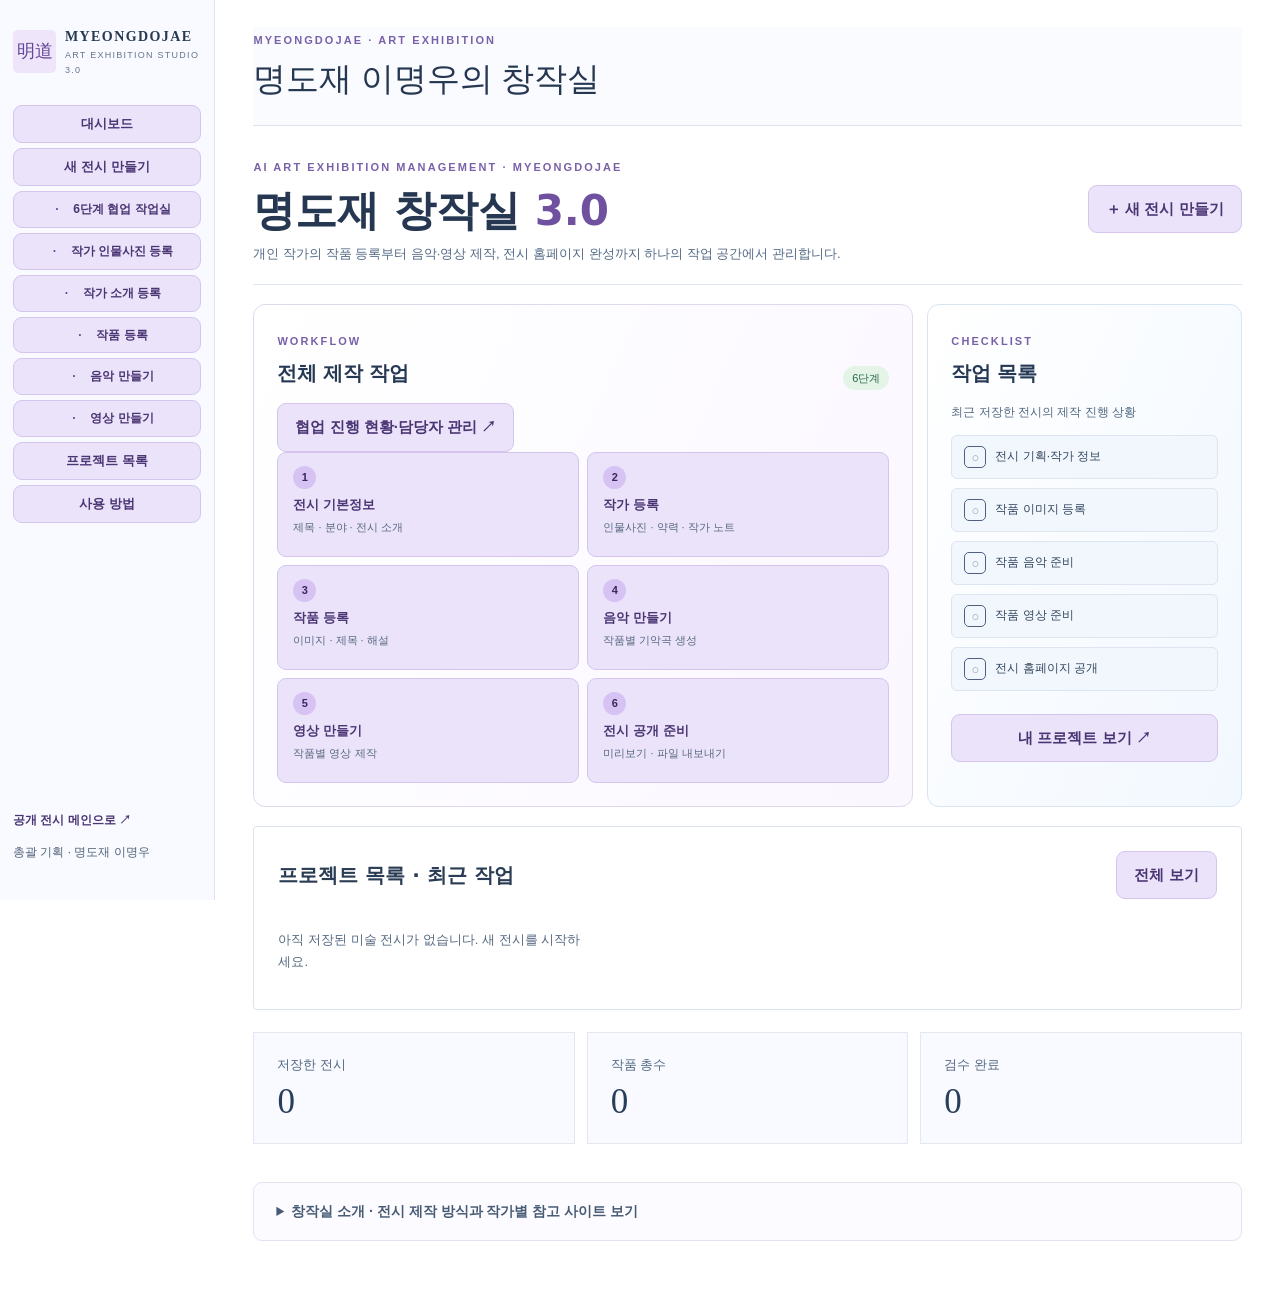
==== commit 2d159393: "Add accessible six-stage collaboration entry points to editor sidebar and dashboard" ====
--- a/admin/index.html
+++ b/admin/index.html
@@ -10,9 +10,9 @@
 <link rel="stylesheet" href="./style.css?v=20261026-builder1">
 <script src="./app.js?v=20261026-builder1" defer></script>
 <link rel="stylesheet" href="../design-system.css?v=20261026-projects1">
-<script src="./collaboration.js?v=20261026-collab1" defer></script>
+<script src="./collaboration.js?v=20261026-collab2" defer></script>
 <script src="./starter.js?v=20261026-builder1" defer></script>
-<link rel="stylesheet" href="./collaboration.css?v=20261026-collab1">
+<link rel="stylesheet" href="./collaboration.css?v=20261026-collab2">
 </head>
 <body>
 <div class="studio-layout">
@@ -21,6 +21,7 @@
   <nav class="side-menu" aria-label="제작 메뉴">
     <button type="button" data-view="dashboard">대시보드</button>
     <button type="button" data-view="create">새 전시 만들기</button>
+    <button type="button" data-view="create" data-jump="collaboration">6단계 협업 작업실</button>
     <button type="button" data-view="create" data-jump="artist-portrait">작가 인물사진 등록</button>
     <button type="button" data-view="create" data-jump="artist-optional">작가 소개 등록</button>
     <button type="button" data-view="create" data-jump="artwork-list">작품 등록</button>
@@ -42,6 +43,7 @@
     <div class="sonu-overview">
       <section class="sonu-workflow" aria-label="전체 제작 작업">
         <div class="sonu-panel-head"><span class="eyebrow">WORKFLOW</span><h3>전체 제작 작업</h3><span class="sonu-tip">6단계</span></div>
+        <div class="collaboration-dashboard-link"><button type="button" data-view="create" data-jump="collaboration" class="subtle">협업 진행 현황·담당자 관리 ↗</button></div>
         <div class="sonu-steps">
           <button type="button" data-view="create" data-jump="title"><span class="sonu-step-no">1</span><b>전시 기본정보</b><small>제목 · 분야 · 전시 소개</small></button>
           <button type="button" data-view="create" data-jump="artist-portrait"><span class="sonu-step-no">2</span><b>작가 등록</b><small>인물사진 · 약력 · 작가 노트</small></button>
--- a/admin/collaboration.css
+++ b/admin/collaboration.css
@@ -1 +1,39 @@
-.collaboration-grid{display:grid;grid-template-columns:repeat(2,minmax(0,1fr));gap:15px}.collaboration-panel .form-section-header{background:#f2eaff}.collaboration-stage{background:#fff;border:1px solid #d6c5ee;border-radius:12px;overflow:hidden}.collaboration-stage>summary{display:flex;flex-direction:column;gap:6px;padding:20px;cursor:pointer;background:#f6f1fc}.collaboration-stage>summary span{font-size:11px;letter-spacing:1.6px;color:#7553a2}.collaboration-stage>summary strong{font-size:19px;color:#3e2c63}.collaboration-stage>summary small{font-size:13px;color:#52667e;line-height:1.7}.collaboration-fields{padding:4px 20px 20px}.collaboration-fields label{display:block;margin-top:14px;font-size:13px}.collaboration-fields input,.collaboration-fields select,.collaboration-fields textarea{width:100%;margin-top:7px}.collaboration-panel>p{padding:10px 0}#collaboration-summary{font-weight:700;color:#5b3d7b}@media(max-width:760px){.collaboration-grid{grid-template-columns:1fr}}
+/* 명도재 6단계 협업 — white canvas, pale lavender work cards. */
+#view-create .collaboration-panel{scroll-margin-top:30px;background:#fff;border:1px solid #e1d9ee;border-radius:14px;padding:22px}
+#view-create .collaboration-panel .form-section-header{background:linear-gradient(110deg,#f2eaff,#faf8ff)!important;border-radius:10px;padding:20px;border:1px solid #dfcff4}
+#view-create .collaboration-panel .form-section-header h2{color:#35254f!important}
+#view-create .collaboration-panel .form-section-header p{color:#536279!important}
+#collaboration-summary{padding:14px 17px!important;margin:12px 0 18px;color:#56406f!important;font-weight:700;background:#f9f5ff!important;border:1px solid #e5d9f5;border-radius:9px}
+#collaboration-summary[data-ready="true"]{background:#eff9f3!important;color:#245a3a!important;border-color:#cfe9d5}
+.collaboration-grid{display:grid;grid-template-columns:repeat(2,minmax(0,1fr));gap:16px}
+.collaboration-stage{min-width:0;background:#fff;border:1px solid #dbceed;border-radius:12px;overflow:hidden}
+.collaboration-stage>summary{display:flex;flex-wrap:wrap;align-items:center;gap:4px 12px;padding:18px 20px;cursor:pointer;background:#f5f0ff;color:#382858;list-style-position:inside}
+.collaboration-stage>summary::marker{color:#7757a3}
+.collaboration-stage>summary .collaboration-stage-number{width:100%;font:700 11px/1.7 system-ui,sans-serif;letter-spacing:1px;color:#73549a}
+.collaboration-stage>summary strong{flex:1;min-width:150px;font-size:18px;font-weight:800;color:#3b2a59}
+.collaboration-stage>summary small{display:block;width:100%;font-size:12px;line-height:1.6;color:#53627c}
+.collaboration-stage-state{margin-left:auto;font:700 12px/1.6 system-ui,sans-serif;color:#5b4182;background:#e8dbf8;border-radius:15px;padding:3px 9px}
+.collaboration-stage[data-status="승인 완료"]>summary{background:#f1f9f5}
+.collaboration-stage[data-status="승인 완료"] .collaboration-stage-state{background:#d8f0e0;color:#276242}
+.collaboration-fields{padding:17px 19px 21px;background:#fff}
+#view-create .collaboration-fields label{display:block;margin:0 0 14px;font-size:13px;font-weight:700;color:#46355f}
+#view-create .collaboration-fields input:not([type=checkbox]),
+#view-create .collaboration-fields select,
+#view-create .collaboration-fields textarea{width:100%;display:block;min-width:0;margin:7px 0 0;padding:10px 12px;border:1px solid #d1c2e4;border-radius:8px;background:#fff!important;color:#2b3348!important;font:inherit}
+#view-create .collaboration-fields textarea{resize:vertical}
+#view-create .collaboration-fields select option{background:#fff!important;color:#2b3348!important}
+.collaboration-review-list{padding:13px 16px 8px;border:1px solid #d7c7eb;background:#fbf8ff;border-radius:10px;margin:10px 0 14px}
+.collaboration-review-list legend{color:#4b3971;font-weight:800;font-size:13px;padding:0 6px}
+#view-create .collaboration-fields .collaboration-review-item,
+#view-create .collaboration-fields .collaboration-final-signoff{display:flex;gap:10px;align-items:flex-start;font-size:12px;line-height:1.6;margin-bottom:10px;color:#3f355b}
+#view-create .collaboration-fields input[type=checkbox]{flex:0 0 17px;width:17px;height:17px;margin:2px 0 0;accent-color:#7752a0}
+#view-create .collaboration-final-signoff{padding:13px;background:#f6f0ff;border-radius:9px;border:1px solid #ddd0ef}
+.collaboration-field-alert{color:#ae3551;font-weight:700;font-size:12px;min-height:0;margin:0 0 9px}
+.collaboration-field-alert:empty{display:none}
+.collaboration-issue-link,.collaboration-actions .collaboration-issues{display:inline-flex;align-items:center;text-decoration:none;background:#ebe3fa!important;color:#4b3674!important;border:1px solid #d6c5ee!important;border-radius:9px;padding:10px 13px;font-weight:750;font-size:12px}
+.collaboration-issue-link:hover,.collaboration-actions .collaboration-issues:hover{background:#dfd1f4!important}
+.collaboration-actions{display:flex;flex-wrap:wrap;gap:11px;margin:20px 0 10px}
+.collaboration-actions button{background:#ebe3fa!important;color:#4b3674!important;border:1px solid #d6c5ee!important;border-radius:9px;padding:11px 15px}
+.collaboration-panel>.helper{color:#576983!important;line-height:1.7}
+@media(max-width:890px){.collaboration-grid{grid-template-columns:1fr}}
+@media(max-width:600px){#view-create .collaboration-panel{padding:14px}.collaboration-stage>summary{padding:15px}}
